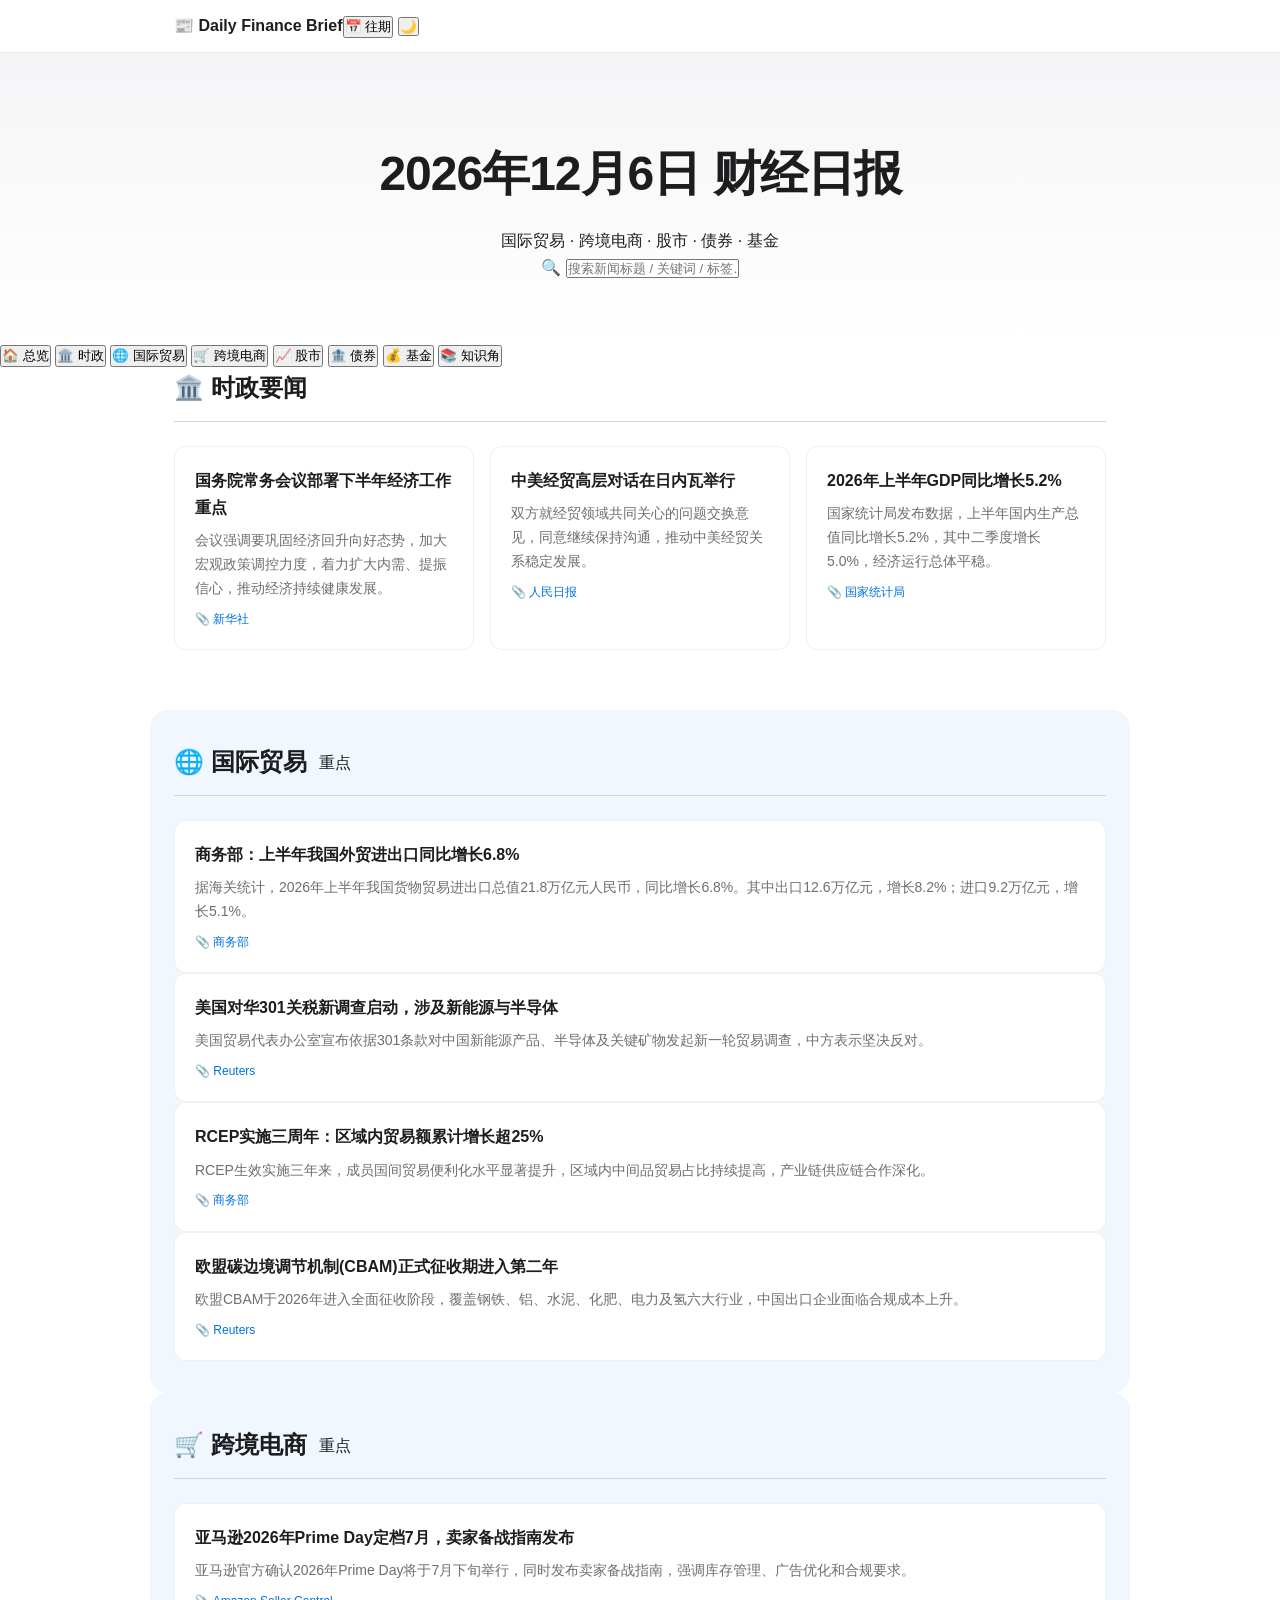
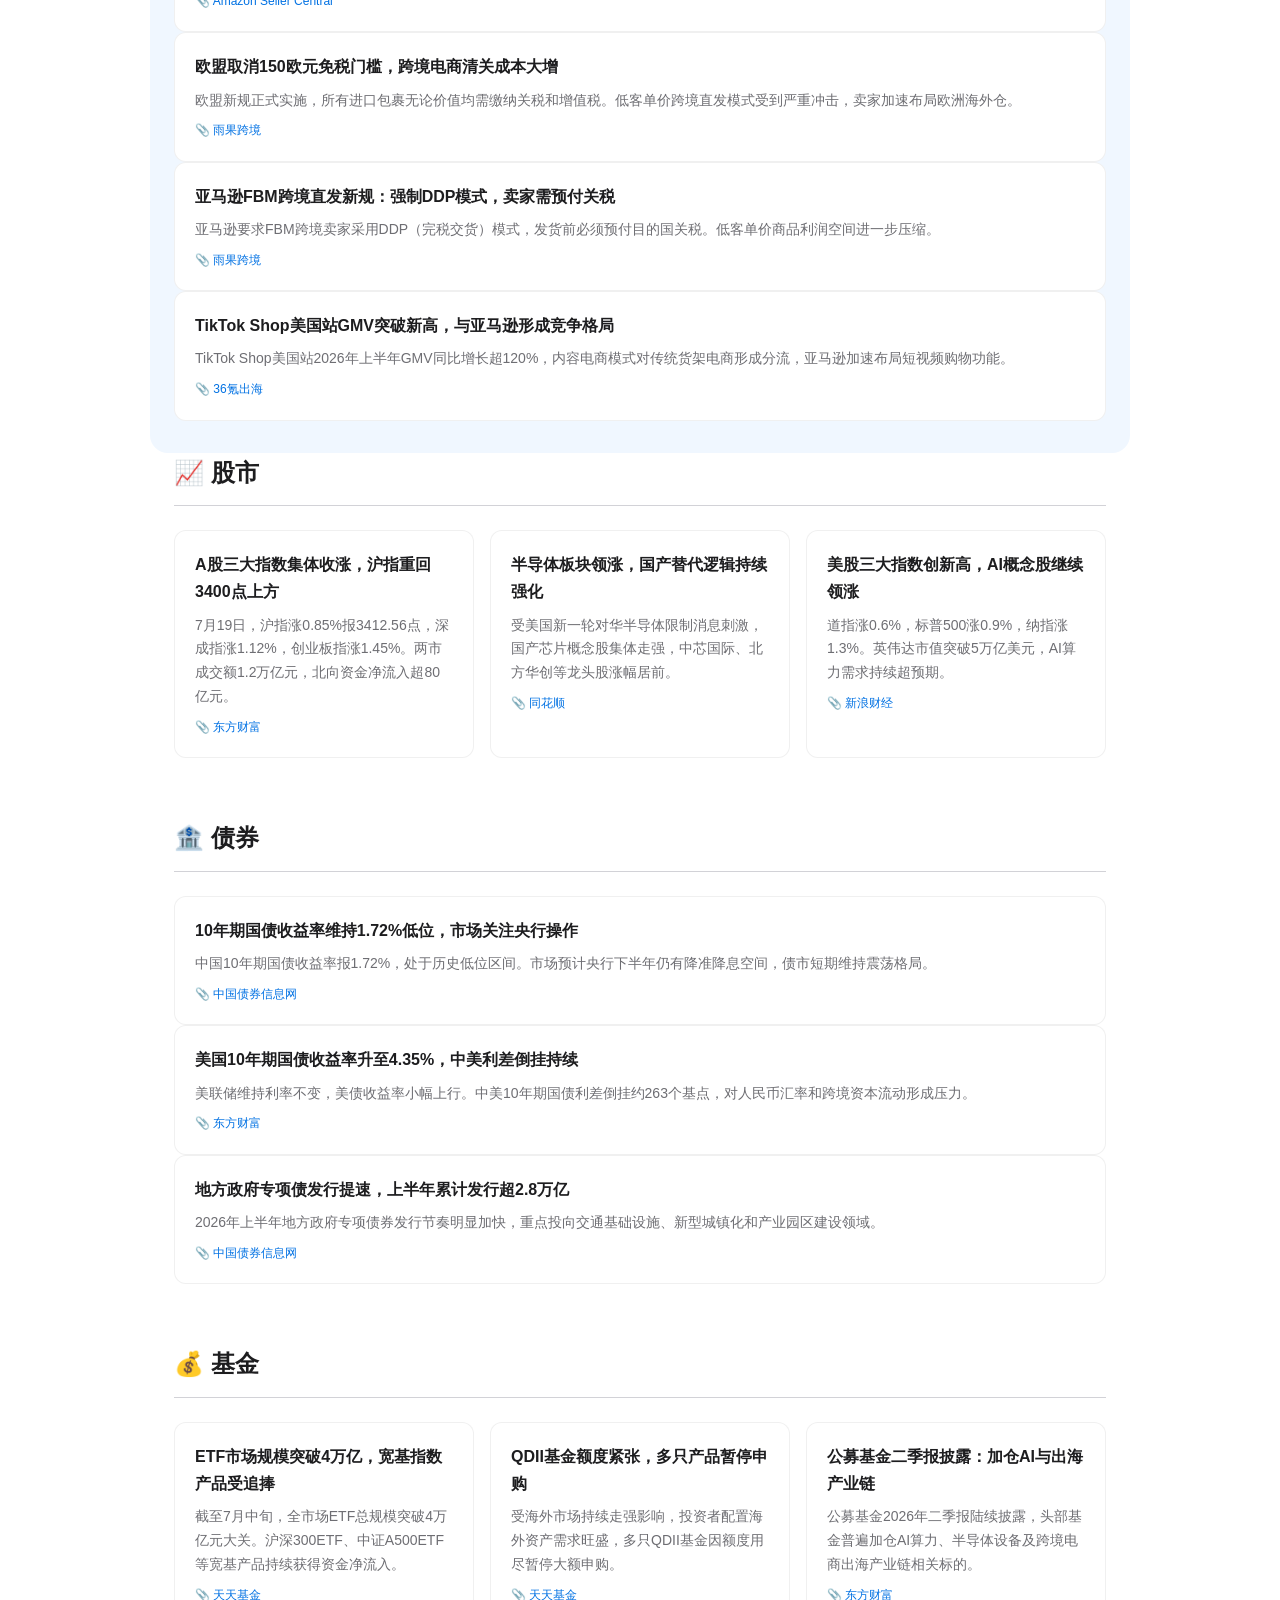
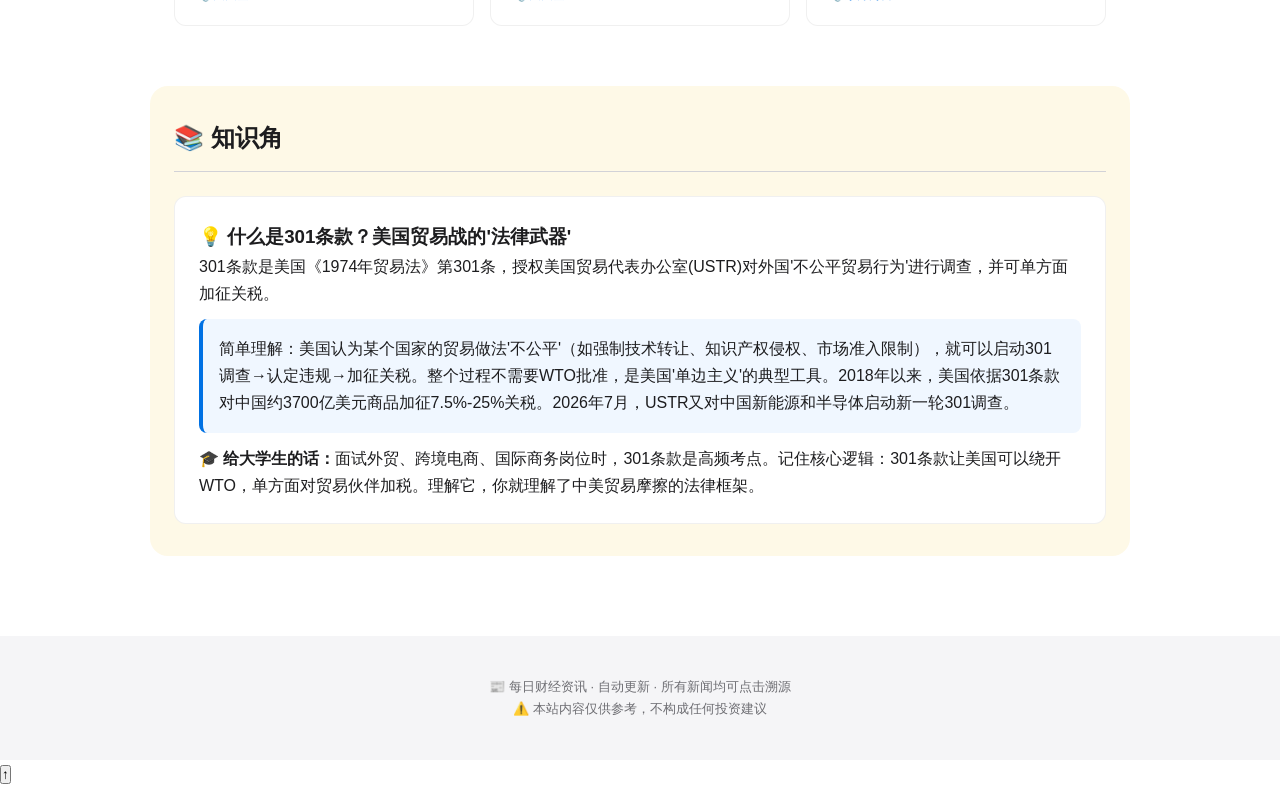
==== index.html @ a294e55d "Update index.html" ====
<!DOCTYPE html>
<html lang="zh-CN">
<head>
<meta charset="UTF-8">
<meta name="viewport" content="width=device-width, initial-scale=1.0">
<title>每日财经资讯 · Daily Finance Brief</title>
<link rel="stylesheet" href="css/style.css">
</head>
<body>
<nav class="nav">
  <div class="nav-inner">
    <a href="#" class="nav-logo" onclick="location.reload();return false;">📰 Daily Finance Brief</a>
    <div class="nav-actions">
      <button id="archiveBtn" class="nav-btn" title="查看往期">📅 往期</button>
      <button id="themeToggle" class="nav-btn" title="切换深色/浅色">🌙</button>
    </div>
  </div>
</nav>

<header class="hero">
  <h1 id="heroTitle">财经日报</h1>
  <p class="hero-sub">国际贸易 · 跨境电商 · 股市 · 债券 · 基金</p>
  <p id="heroSub" class="hero-badge" hidden></p>
  <div class="search-wrap">
    <span class="search-icon">🔍</span>
    <input id="searchInput" type="text" placeholder="搜索新闻标题 / 关键词 / 标签…" autocomplete="off">
  </div>
  <div id="statsBar" class="stats-bar"></div>
</header>

<div class="tab-nav" id="tabNav">
  <button class="tab active" data-target="top">🏠 总览</button>
  <button class="tab" data-target="politics">🏛️ 时政</button>
  <button class="tab" data-target="trade">🌐 国际贸易</button>
  <button class="tab" data-target="ecommerce">🛒 跨境电商</button>
  <button class="tab" data-target="stock">📈 股市</button>
  <button class="tab" data-target="bond">🏦 债券</button>
  <button class="tab" data-target="fund">💰 基金</button>
  <button class="tab" data-target="knowledge">📚 知识角</button>
</div>

<main class="container">
  <section id="politics" class="section"><div class="section-header"><h2>🏛️ 时政要闻</h2></div><div class="news-grid" id="politics-news"><div class="loading">加载中…</div></div></section>
  <section id="trade" class="section section-highlight"><div class="section-header"><h2>🌐 国际贸易</h2><span class="sec-tag">重点</span></div><div class="news-list" id="trade-news"><div class="loading">加载中…</div></div></section>
  <section id="ecommerce" class="section section-highlight"><div class="section-header"><h2>🛒 跨境电商</h2><span class="sec-tag">重点</span></div><div class="news-list" id="ecommerce-news"><div class="loading">加载中…</div></div></section>
  <section id="stock" class="section"><div class="section-header"><h2>📈 股市</h2></div><div class="news-grid" id="stock-news"><div class="loading">加载中…</div></div></section>
  <section id="bond" class="section"><div class="section-header"><h2>🏦 债券</h2></div><div class="news-list" id="bond-news"><div class="loading">加载中…</div></div></section>
  <section id="fund" class="section"><div class="section-header"><h2>💰 基金</h2></div><div class="news-grid" id="fund-news"><div class="loading">加载中…</div></div></section>
  <section id="knowledge" class="section section-knowledge">
    <div class="section-header"><h2>📚 知识角</h2><button id="knowledgeShuffle" class="shuffle-btn" hidden>🎲 换一个</button></div>
    <div class="knowledge-card" id="knowledge-content"><div class="loading">加载中…</div></div>
  </section>
  <p id="noResult" class="no-result" hidden>😶 没有匹配的新闻，换个关键词试试～</p>
</main>

<footer class="footer">
  <p>📰 每日财经资讯 · 自动更新 · 所有新闻均可点击溯源</p>
  <p class="footer-warn">⚠️ 本站内容仅供参考，不构成任何投资建议</p>
</footer>

<button id="backTop" class="back-top" title="返回顶部">↑</button>

<!-- 往期弹窗 -->
<div id="archiveModal" class="modal" hidden>
  <div class="modal-mask" data-close></div>
  <div class="modal-box">
    <div class="modal-head">
      <h3 id="archiveModalTitle">📅 往期资讯</h3>
      <button id="archiveClose" class="modal-close" data-close>✕</button>
    </div>
    <div id="archiveList" class="archive-list"><div class="loading">加载中…</div></div>
  </div>
</div>

<script src="js/main.js"></script>
</body>
</html>
---- css/style.css ----
*{margin:0;padding:0;box-sizing:border-box}
:root{--bg:#fff;--bg2:#f5f5f7;--text:#1d1d1f;--text2:#6e6e73;--accent:#0071e3;--radius:18px}
body{font-family:-apple-system,BlinkMacSystemFont,'Segoe UI',sans-serif;color:var(--text);background:var(--bg);line-height:1.7}
.nav{position:sticky;top:0;background:rgba(255,255,255,.8);backdrop-filter:blur(20px);border-bottom:1px solid rgba(0,0,0,.08)}
.nav-inner{max-width:980px;margin:0 auto;padding:0 24px;height:52px;display:flex;align-items:center}
.nav-logo{font-weight:600;text-decoration:none;color:var(--text)}
.hero{text-align:center;padding:80px 24px 60px;background:linear-gradient(180deg,var(--bg2),var(--bg))}
.hero h1{font-size:48px;font-weight:700;letter-spacing:-1px;margin-bottom:12px}
.container{max-width:980px;margin:0 auto;padding:0 24px 80px}
.section{margin-bottom:60px}
.section-header{display:flex;align-items:center;gap:12px;margin-bottom:24px;padding-bottom:12px;border-bottom:1px solid #d2d2d7}
.section-header h2{font-size:24px;font-weight:600}
.section-highlight{background:#f0f7ff;margin:0 -24px;padding:32px 24px;border-radius:var(--radius)}
.section-knowledge{background:#fef9e7;margin:0 -24px;padding:32px 24px;border-radius:var(--radius)}
.news-grid{display:grid;grid-template-columns:repeat(auto-fill,minmax(280px,1fr));gap:16px}
.news-card,.news-item{background:#fff;border:1px solid rgba(0,0,0,.06);border-radius:12px;padding:20px;transition:all .3s}
.news-card:hover,.news-item:hover{box-shadow:0 8px 30px rgba(0,0,0,.08);transform:translateY(-2px)}
.news-card h3,.news-item h3{font-size:16px;margin-bottom:8px}
.news-card p,.news-item p{font-size:14px;color:var(--text2);margin-bottom:8px}
.news-source{font-size:12px;color:#86868b}
.news-source a{color:var(--accent);text-decoration:none}
.knowledge-card{background:#fff;border-radius:12px;padding:24px;border:1px solid rgba(0,0,0,.06)}
.loading{text-align:center;padding:40px;color:var(--text2)}
.footer{background:var(--bg2);padding:40px 24px;text-align:center;font-size:13px;color:var(--text2)}
@media(max-width:768px){.hero h1{font-size:32px}.section-highlight,.section-knowledge{margin:0 -12px;padding:20px 12px}}
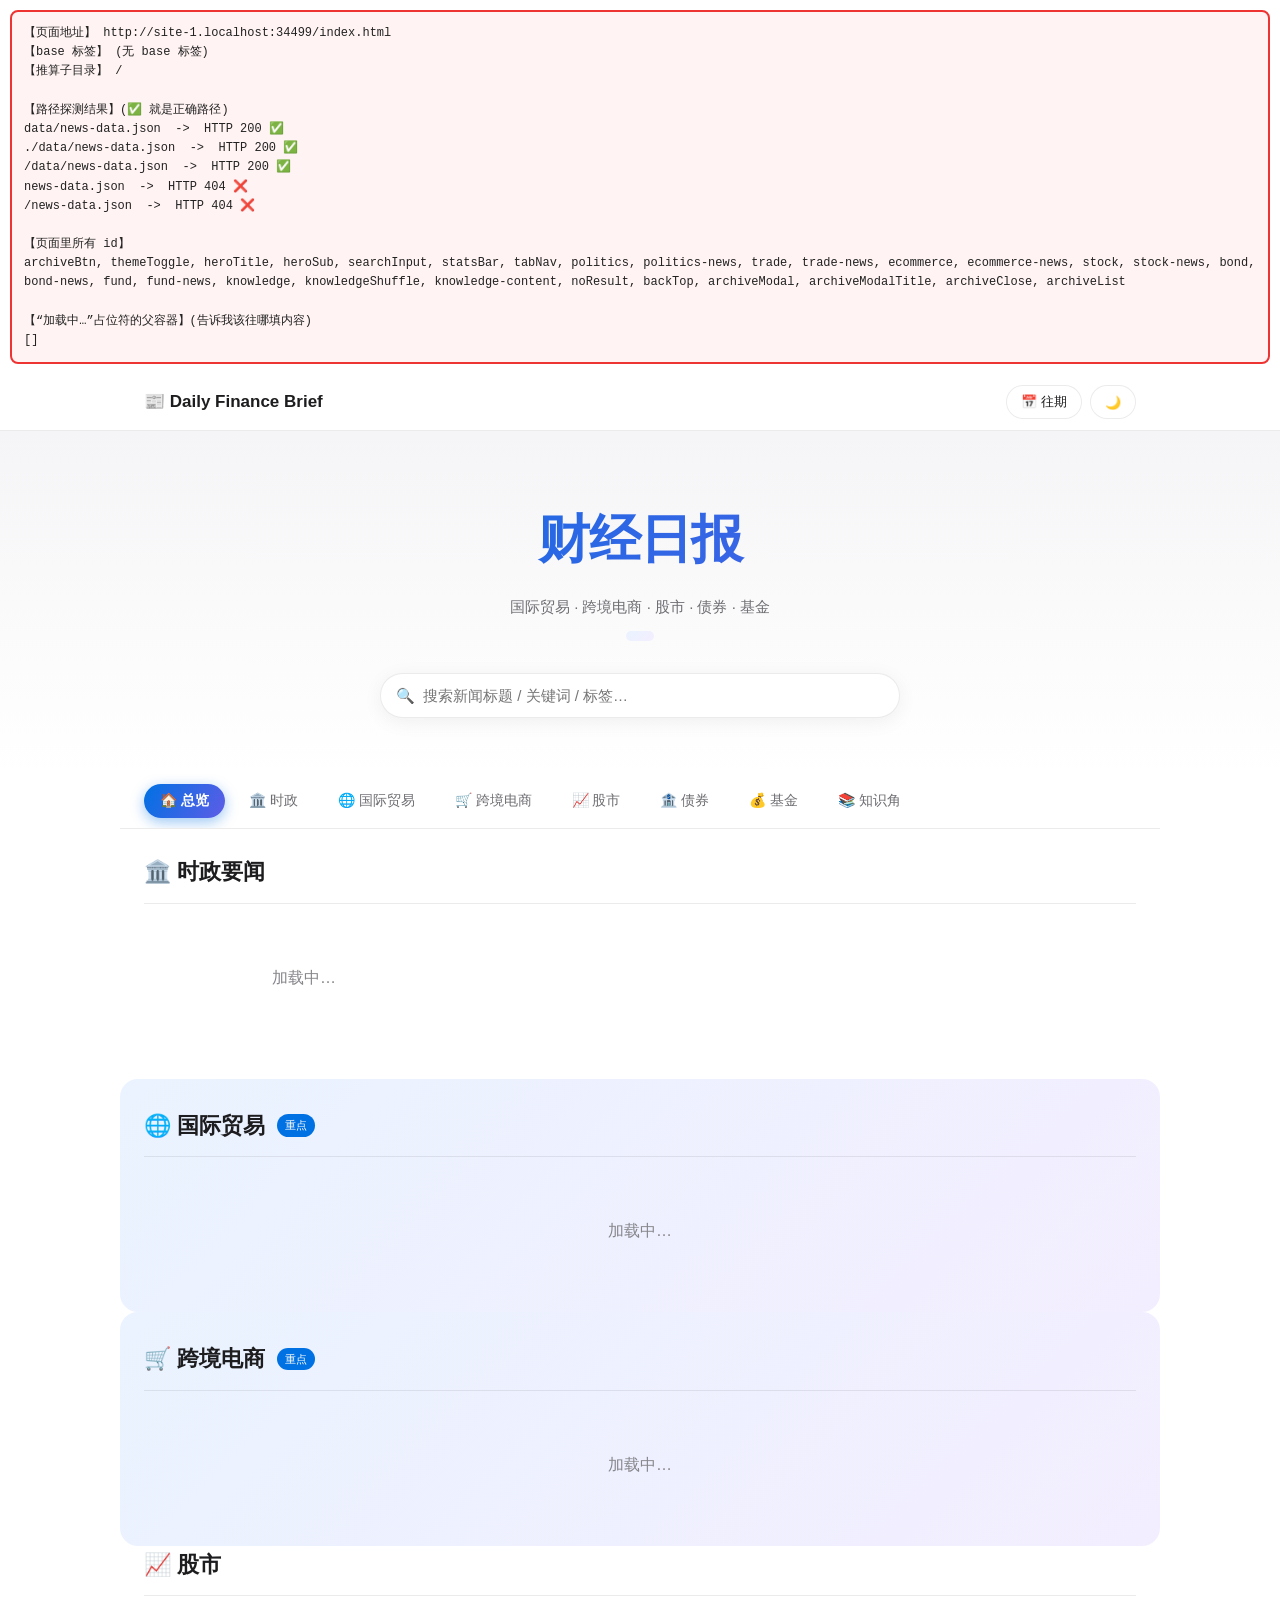
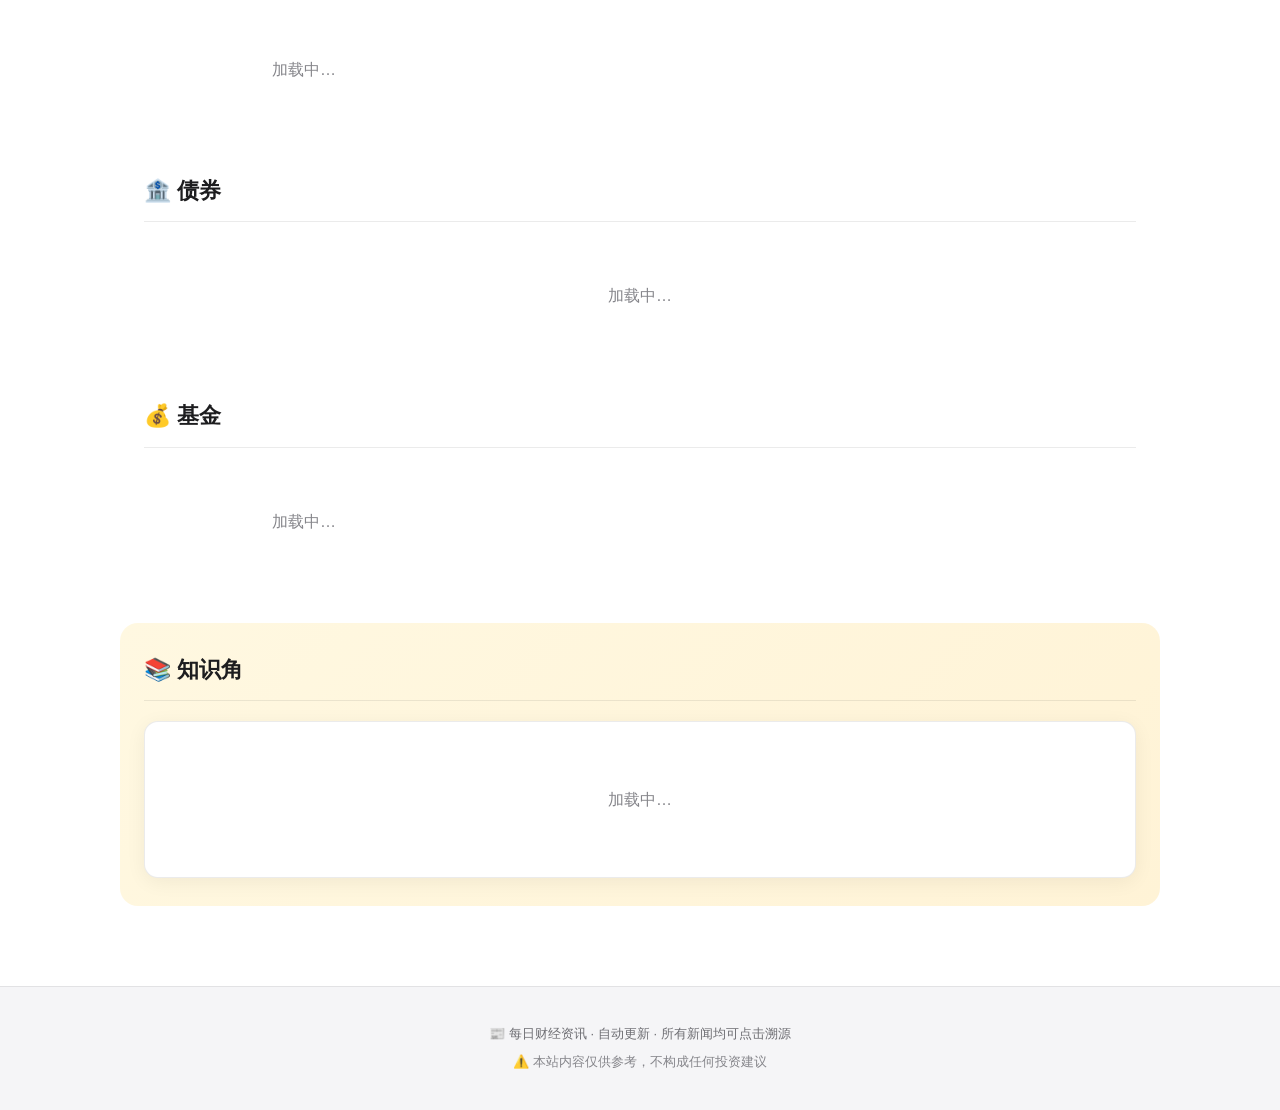
==== commit a5b06b07: "Update index.html" ====
--- a/index.html
+++ b/index.html
@@ -73,5 +73,57 @@
 </div>
 
 <script src="js/main.js"></script>
+  <!-- ===== 临时诊断工具，看完截图后整段删掉 ===== -->
+<script>
+(function(){
+  var box = document.createElement('div');
+  box.style.cssText = 'position:relative;z-index:99999;background:#fff3f3;border:2px solid #e33;color:#222;padding:12px;margin:10px;font:12px/1.6 monospace;white-space:pre-wrap;word-break:break-all;border-radius:8px;';
+  box.textContent = '🔍 诊断中，请稍候 2 秒…';
+  document.body.insertBefore(box, document.body.firstChild);
+
+  // 1) 当前页面信息
+  var here = window.location.pathname;
+  var dir  = here.endsWith('/') ? here : here.replace(/[^/]*$/, '');
+  var base = document.querySelector('base') ? document.querySelector('base').href : '(无 base 标签)';
+
+  // 2) 候选路径：把“相对 / 带斜杠 / 带子目录”全试一遍
+  var raw = [
+    'data/news-data.json',
+    './data/news-data.json',
+    '/data/news-data.json',
+    dir + 'data/news-data.json',
+    'news-data.json',
+    dir + 'news-data.json'
+  ];
+  var candidates = raw.filter(function(v,i){ return raw.indexOf(v)===i; }); // 去重
+
+  // 3) 收集页面“格子”结构：所有 id + 所有“加载中…”占位符的父容器
+  var ids = [].map.call(document.querySelectorAll('[id]'), function(e){ return e.id; });
+  var loaders = [].map.call(document.querySelectorAll('*'), function(e){
+    return e.childNodes.length===1 && e.textContent.trim()==='加载中...' ? e : null;
+  }).filter(Boolean).map(function(e){
+    return {tag:e.tagName, id:e.id, cls:e.className,
+            pId:e.parentElement&&e.parentElement.id, pCls:e.parentElement&&e.parentElement.className};
+  });
+
+  // 4) 逐个 fetch，记录状态码
+  Promise.all(candidates.map(function(p){
+    return fetch(p, {cache:'no-store'})
+      .then(function(r){ return p + '  ->  HTTP ' + r.status + (r.ok?' ✅':' ❌'); })
+      .catch(function(e){ return p + '  ->  网络错误: ' + e.message; });
+  })).then(function(results){
+    var out =
+      '【页面地址】 ' + window.location.href + '\n' +
+      '【base 标签】 ' + base + '\n' +
+      '【推算子目录】 ' + dir + '\n\n' +
+      '【路径探测结果】(✅ 就是正确路径)\n' + results.join('\n') + '\n\n' +
+      '【页面里所有 id】\n' + (ids.length? ids.join(', ') : '(没有任何 id)') + '\n\n' +
+      '【“加载中…”占位符的父容器】(告诉我该往哪填内容)\n' + JSON.stringify(loaders, null, 2);
+    box.textContent = out;
+    console.log(out);
+  });
+})();
+</script>
+<!-- ===== 诊断工具结束 ===== -->
 </body>
 </html>
--- a/css/style.css
+++ b/css/style.css
@@ -1,25 +1,123 @@
 *{margin:0;padding:0;box-sizing:border-box}
-:root{--bg:#fff;--bg2:#f5f5f7;--text:#1d1d1f;--text2:#6e6e73;--accent:#0071e3;--radius:18px}
-body{font-family:-apple-system,BlinkMacSystemFont,'Segoe UI',sans-serif;color:var(--text);background:var(--bg);line-height:1.7}
-.nav{position:sticky;top:0;background:rgba(255,255,255,.8);backdrop-filter:blur(20px);border-bottom:1px solid rgba(0,0,0,.08)}
-.nav-inner{max-width:980px;margin:0 auto;padding:0 24px;height:52px;display:flex;align-items:center}
-.nav-logo{font-weight:600;text-decoration:none;color:var(--text)}
-.hero{text-align:center;padding:80px 24px 60px;background:linear-gradient(180deg,var(--bg2),var(--bg))}
-.hero h1{font-size:48px;font-weight:700;letter-spacing:-1px;margin-bottom:12px}
-.container{max-width:980px;margin:0 auto;padding:0 24px 80px}
-.section{margin-bottom:60px}
-.section-header{display:flex;align-items:center;gap:12px;margin-bottom:24px;padding-bottom:12px;border-bottom:1px solid #d2d2d7}
-.section-header h2{font-size:24px;font-weight:600}
-.section-highlight{background:#f0f7ff;margin:0 -24px;padding:32px 24px;border-radius:var(--radius)}
-.section-knowledge{background:#fef9e7;margin:0 -24px;padding:32px 24px;border-radius:var(--radius)}
-.news-grid{display:grid;grid-template-columns:repeat(auto-fill,minmax(280px,1fr));gap:16px}
-.news-card,.news-item{background:#fff;border:1px solid rgba(0,0,0,.06);border-radius:12px;padding:20px;transition:all .3s}
-.news-card:hover,.news-item:hover{box-shadow:0 8px 30px rgba(0,0,0,.08);transform:translateY(-2px)}
-.news-card h3,.news-item h3{font-size:16px;margin-bottom:8px}
-.news-card p,.news-item p{font-size:14px;color:var(--text2);margin-bottom:8px}
-.news-source{font-size:12px;color:#86868b}
-.news-source a{color:var(--accent);text-decoration:none}
-.knowledge-card{background:#fff;border-radius:12px;padding:24px;border:1px solid rgba(0,0,0,.06)}
-.loading{text-align:center;padding:40px;color:var(--text2)}
-.footer{background:var(--bg2);padding:40px 24px;text-align:center;font-size:13px;color:var(--text2)}
-@media(max-width:768px){.hero h1{font-size:32px}.section-highlight,.section-knowledge{margin:0 -12px;padding:20px 12px}}+:root{
+  --bg:#ffffff;--bg2:#f5f5f7;--bg3:#eef2f7;--card:#ffffff;
+  --text:#1d1d1f;--text2:#6e6e73;--text3:#86868b;
+  --accent:#0071e3;--accent2:#5e5ce6;--line:rgba(0,0,0,.08);
+  --radius:18px;--shadow:0 4px 20px rgba(0,0,0,.06);
+  --hl:linear-gradient(135deg,#eaf3ff,#f3eeff);--kn:linear-gradient(135deg,#fff8e1,#fff3d6);
+}
+body.dark{
+  --bg:#0d1117;--bg2:#161b22;--bg3:#1c2230;--card:#161b22;
+  --text:#e6edf3;--text2:#9aa4b2;--text3:#6e7681;
+  --accent:#4493f8;--accent2:#a371f7;--line:rgba(255,255,255,.1);
+  --shadow:0 4px 24px rgba(0,0,0,.5);
+  --hl:linear-gradient(135deg,#13233b,#1d1733);--kn:linear-gradient(135deg,#2a2410,#241d0a);
+}
+html{scroll-behavior:smooth;scroll-padding-top:120px}
+body{font-family:-apple-system,BlinkMacSystemFont,'Segoe UI','PingFang SC','Microsoft YaHei',sans-serif;color:var(--text);background:var(--bg);line-height:1.7;transition:background .3s,color .3s}
+a{color:var(--accent)}
+
+/* 导航 */
+.nav{position:sticky;top:0;z-index:50;background:color-mix(in srgb,var(--bg) 80%,transparent);backdrop-filter:blur(20px);-webkit-backdrop-filter:blur(20px);border-bottom:1px solid var(--line)}
+.nav-inner{max-width:1040px;margin:0 auto;padding:0 24px;height:56px;display:flex;align-items:center;justify-content:space-between}
+.nav-logo{font-weight:700;text-decoration:none;color:var(--text);font-size:17px}
+.nav-actions{display:flex;gap:8px}
+.nav-btn{border:1px solid var(--line);background:var(--card);color:var(--text);border-radius:999px;padding:7px 14px;font-size:13px;cursor:pointer;transition:.2s}
+.nav-btn:hover{transform:translateY(-1px);border-color:var(--accent);color:var(--accent)}
+
+/* Hero */
+.hero{text-align:center;padding:64px 24px 36px;background:linear-gradient(180deg,var(--bg2),var(--bg))}
+.hero h1{font-size:clamp(30px,6vw,52px);font-weight:800;letter-spacing:-1px;background:linear-gradient(120deg,var(--accent),var(--accent2));-webkit-background-clip:text;background-clip:text;-webkit-text-fill-color:transparent}
+.hero-sub{color:var(--text2);margin-top:10px;font-size:15px}
+.hero-badge{display:inline-block;margin-top:12px;background:var(--hl);color:var(--accent);padding:5px 14px;border-radius:999px;font-size:13px;font-weight:600}
+.search-wrap{position:relative;max-width:520px;margin:24px auto 0}
+.search-icon{position:absolute;left:16px;top:50%;transform:translateY(-50%);font-size:15px}
+#searchInput{width:100%;padding:13px 16px 13px 42px;border-radius:999px;border:1px solid var(--line);background:var(--card);color:var(--text);font-size:15px;outline:none;transition:.2s;box-shadow:var(--shadow)}
+#searchInput:focus{border-color:var(--accent);box-shadow:0 0 0 4px color-mix(in srgb,var(--accent) 18%,transparent)}
+.stats-bar{display:flex;flex-wrap:wrap;justify-content:center;gap:10px;margin-top:20px}
+.stat{background:var(--card);border:1px solid var(--line);border-radius:12px;padding:8px 14px;font-size:13px;color:var(--text2);box-shadow:var(--shadow)}
+.stat b{color:var(--accent);font-size:16px;margin-right:4px}
+
+/* Tab 导航 */
+.tab-nav{position:sticky;top:56px;z-index:40;background:color-mix(in srgb,var(--bg) 88%,transparent);backdrop-filter:blur(16px);-webkit-backdrop-filter:blur(16px);border-bottom:1px solid var(--line);display:flex;gap:8px;overflow-x:auto;padding:10px 24px;max-width:1040px;margin:0 auto;scrollbar-width:none}
+.tab-nav::-webkit-scrollbar{display:none}
+.tab{flex:0 0 auto;border:none;background:transparent;color:var(--text2);padding:8px 16px;border-radius:999px;font-size:14px;cursor:pointer;transition:.2s;white-space:nowrap}
+.tab:hover{background:var(--bg3);color:var(--text)}
+.tab.active{background:linear-gradient(120deg,var(--accent),var(--accent2));color:#fff;font-weight:600;box-shadow:0 4px 14px color-mix(in srgb,var(--accent) 40%,transparent)}
+
+/* 容器与板块 */
+.container{max-width:1040px;margin:0 auto;padding:24px 24px 80px}
+.section{margin-bottom:48px;scroll-margin-top:130px}
+.section-header{display:flex;align-items:center;gap:12px;margin-bottom:20px;padding-bottom:12px;border-bottom:1px solid var(--line)}
+.section-header h2{font-size:22px;font-weight:700}
+.sec-tag{font-size:11px;background:var(--accent);color:#fff;padding:2px 8px;border-radius:999px}
+.section-highlight{background:var(--hl);margin:0 -24px;padding:28px 24px;border-radius:var(--radius)}
+.section-knowledge{background:var(--kn);margin:0 -24px;padding:28px 24px;border-radius:var(--radius)}
+
+/* 卡片 */
+.news-grid{display:grid;grid-template-columns:repeat(auto-fill,minmax(290px,1fr));gap:16px}
+.news-list{display:flex;flex-direction:column;gap:14px}
+.news-card,.news-item{position:relative;background:var(--card);border:1px solid var(--line);border-radius:14px;padding:20px;cursor:pointer;transition:transform .25s,box-shadow .25s,border-color .25s;box-shadow:var(--shadow)}
+.news-card:hover,.news-item:hover{transform:translateY(-4px);box-shadow:0 12px 34px rgba(0,0,0,.12);border-color:color-mix(in srgb,var(--accent) 50%,var(--line))}
+body.dark .news-card:hover,body.dark .news-item:hover{box-shadow:0 12px 34px rgba(0,0,0,.6)}
+.news-card h3,.news-item h3{font-size:16px;font-weight:600;margin-bottom:8px;line-height:1.45}
+.news-card p,.news-item p{font-size:14px;color:var(--text2);margin-bottom:12px}
+.chips{display:flex;flex-wrap:wrap;gap:6px;margin-bottom:12px}
+.chip{font-size:11px;background:var(--bg3);color:var(--text2);padding:3px 9px;border-radius:999px}
+.news-foot{display:flex;align-items:center;justify-content:space-between;gap:10px;flex-wrap:wrap}
+.source{display:inline-flex;align-items:center;gap:7px;font-size:12px;color:var(--text3)}
+.source .badge{width:20px;height:20px;border-radius:6px;display:inline-flex;align-items:center;justify-content:center;color:#fff;font-size:11px;font-weight:700;flex:0 0 auto}
+.source a{color:var(--text2);text-decoration:none;font-weight:600}
+.source a:hover{color:var(--accent)}
+.go-link{font-size:12px;color:var(--accent);text-decoration:none;font-weight:600;white-space:nowrap}
+.go-link:hover{text-decoration:underline}
+
+/* 知识角 */
+.knowledge-card{background:var(--card);border-radius:14px;padding:24px;border:1px solid var(--line);box-shadow:var(--shadow)}
+.knowledge-card h3{font-size:18px;margin-bottom:10px}
+.knowledge-card .k-intro{color:var(--text2);margin-bottom:14px}
+.k-box{background:var(--hl);padding:16px 18px;border-radius:12px;margin:14px 0;border-left:4px solid var(--accent)}
+.k-table{width:100%;border-collapse:collapse;margin:14px 0;font-size:13px}
+.k-table th,.k-table td{border:1px solid var(--line);padding:8px 10px;text-align:left}
+.k-table th{background:var(--bg3)}
+.k-tip{margin-top:14px;padding:14px 16px;background:var(--bg3);border-radius:12px;font-size:14px}
+.shuffle-btn{margin-left:auto;border:1px solid var(--line);background:var(--card);color:var(--text);border-radius:999px;padding:6px 14px;font-size:13px;cursor:pointer;transition:.2s}
+.shuffle-btn:hover{border-color:var(--accent2);color:var(--accent2);transform:rotate(8deg)}
+
+/* 通用 */
+.loading{text-align:center;padding:40px;color:var(--text3)}
+.no-result{text-align:center;padding:30px;color:var(--text2);font-size:15px}
+.reveal{opacity:0;transform:translateY(18px);transition:opacity .5s ease,transform .5s ease}
+.reveal.in{opacity:1;transform:none}
+
+/* 返回顶部 */
+.back-top{position:fixed;right:24px;bottom:28px;width:46px;height:46px;border-radius:50%;border:none;background:linear-gradient(120deg,var(--accent),var(--accent2));color:#fff;font-size:20px;cursor:pointer;box-shadow:0 8px 24px color-mix(in srgb,var(--accent) 45%,transparent);opacity:0;pointer-events:none;transition:.3s;z-index:60}
+.back-top.show{opacity:1;pointer-events:auto}
+.back-top:hover{transform:translateY(-3px)}
+
+/* 弹窗 */
+.modal{position:fixed;inset:0;z-index:100;display:flex;align-items:center;justify-content:center;padding:20px}
+.modal[hidden]{display:none}
+.modal-mask{position:absolute;inset:0;background:rgba(0,0,0,.5);backdrop-filter:blur(4px)}
+.modal-box{position:relative;background:var(--card);border-radius:20px;width:100%;max-width:440px;max-height:80vh;display:flex;flex-direction:column;box-shadow:0 20px 60px rgba(0,0,0,.3);animation:pop .25s ease}
+@keyframes pop{from{transform:scale(.92);opacity:0}to{transform:scale(1);opacity:1}}
+.modal-head{display:flex;align-items:center;justify-content:space-between;padding:18px 22px;border-bottom:1px solid var(--line)}
+.modal-head h3{font-size:17px}
+.modal-close{border:none;background:var(--bg3);width:30px;height:30px;border-radius:50%;cursor:pointer;color:var(--text);font-size:14px}
+.archive-list{overflow-y:auto;padding:14px 18px 20px}
+.archive-item{display:flex;align-items:center;justify-content:space-between;padding:13px 16px;border:1px solid var(--line);border-radius:12px;margin-bottom:10px;cursor:pointer;transition:.2s}
+.archive-item:hover{border-color:var(--accent);background:var(--bg3);transform:translateX(3px)}
+.archive-item .d{font-weight:600}
+.archive-item .c{font-size:12px;color:var(--text3)}
+.archive-item.today{border-color:var(--accent);background:var(--hl)}
+.archive-empty{text-align:center;padding:30px 10px;color:var(--text2);font-size:14px;line-height:1.8}
+
+/* 页脚 */
+.footer{background:var(--bg2);padding:36px 24px;text-align:center;font-size:13px;color:var(--text2);border-top:1px solid var(--line)}
+.footer-warn{margin-top:6px;color:var(--text3)}
+
+@media(max-width:768px){
+  .section-highlight,.section-knowledge{margin:0 -12px;padding:20px 14px}
+  .container{padding:20px 14px 60px}
+  .tab-nav{padding:10px 14px}
+}
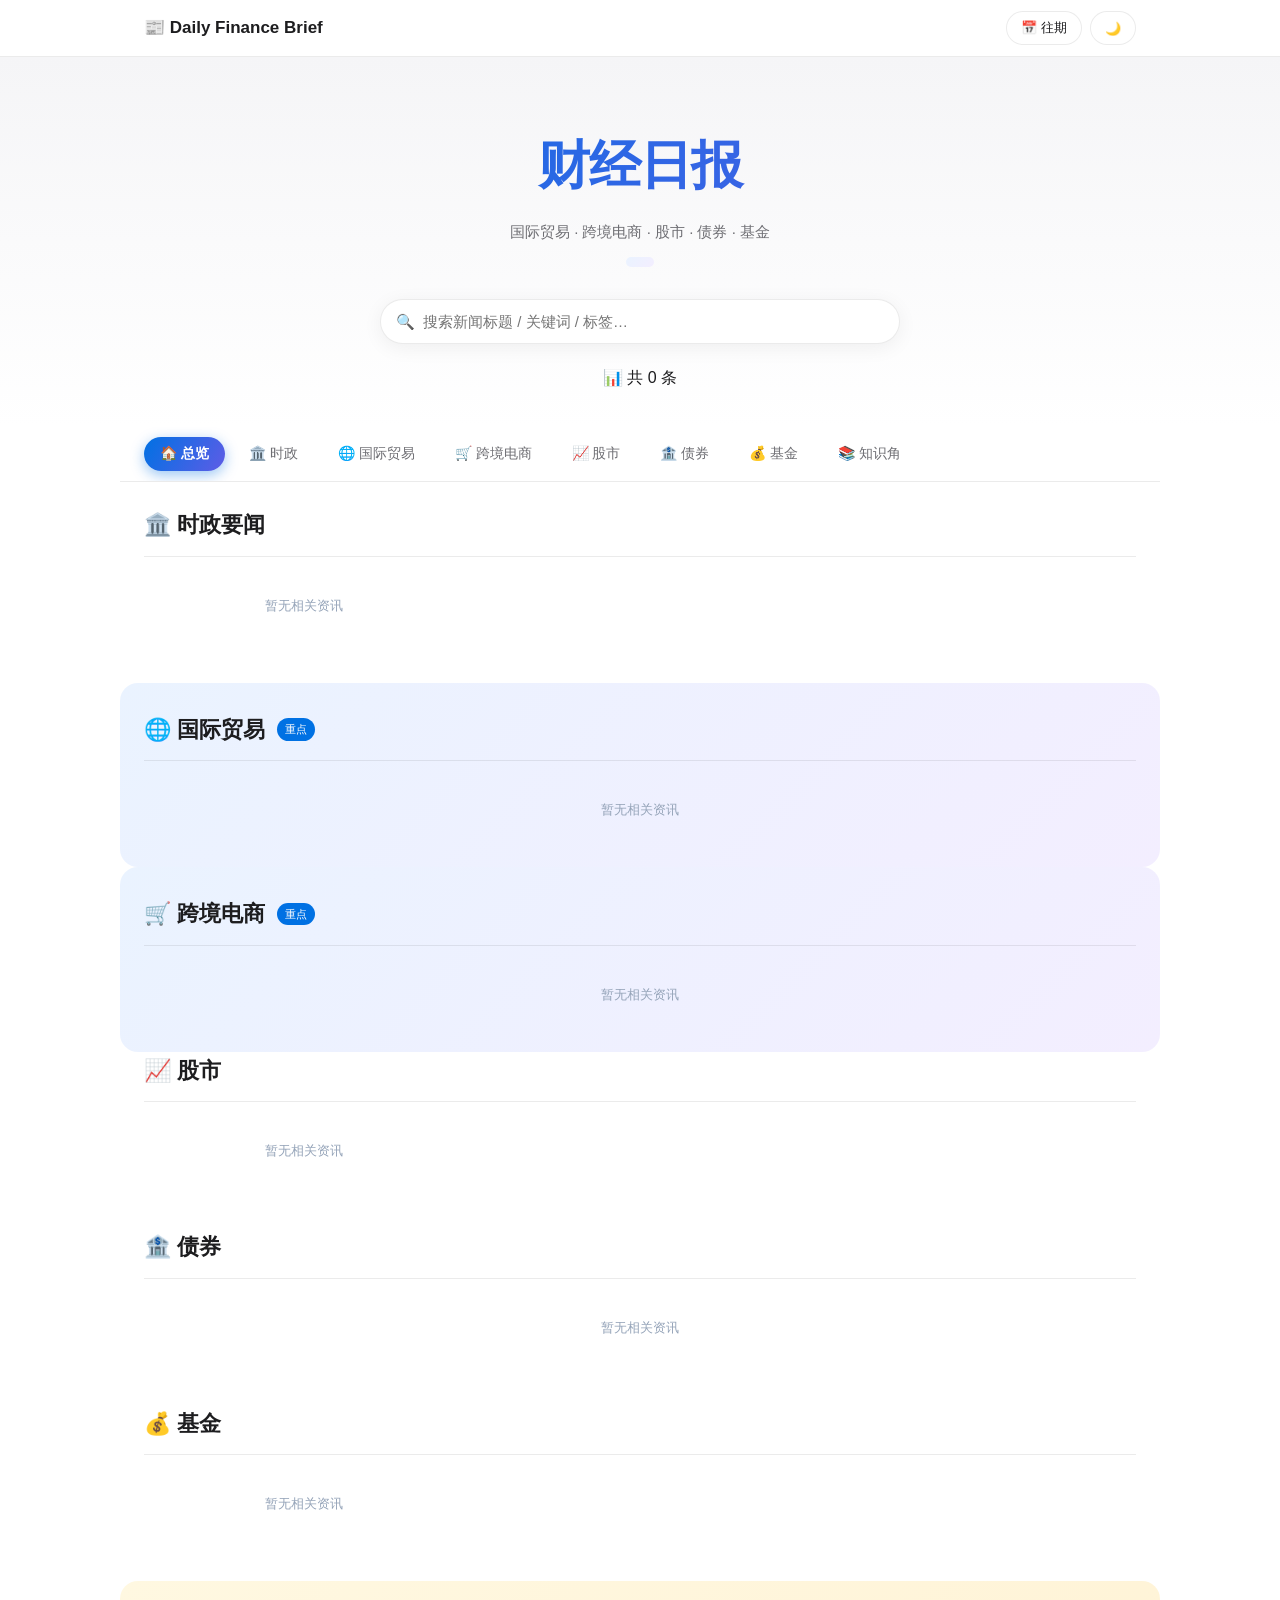
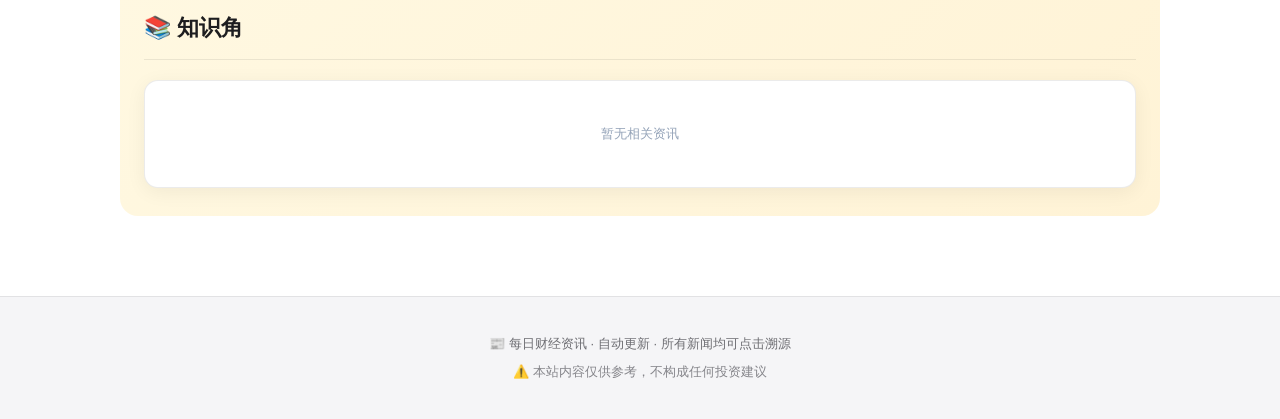
==== commit 5a0c9d6b: "Update index.html" ====
--- a/index.html
+++ b/index.html
@@ -73,57 +73,5 @@
 </div>
 
 <script src="js/main.js"></script>
-  <!-- ===== 临时诊断工具，看完截图后整段删掉 ===== -->
-<script>
-(function(){
-  var box = document.createElement('div');
-  box.style.cssText = 'position:relative;z-index:99999;background:#fff3f3;border:2px solid #e33;color:#222;padding:12px;margin:10px;font:12px/1.6 monospace;white-space:pre-wrap;word-break:break-all;border-radius:8px;';
-  box.textContent = '🔍 诊断中，请稍候 2 秒…';
-  document.body.insertBefore(box, document.body.firstChild);
-
-  // 1) 当前页面信息
-  var here = window.location.pathname;
-  var dir  = here.endsWith('/') ? here : here.replace(/[^/]*$/, '');
-  var base = document.querySelector('base') ? document.querySelector('base').href : '(无 base 标签)';
-
-  // 2) 候选路径：把“相对 / 带斜杠 / 带子目录”全试一遍
-  var raw = [
-    'data/news-data.json',
-    './data/news-data.json',
-    '/data/news-data.json',
-    dir + 'data/news-data.json',
-    'news-data.json',
-    dir + 'news-data.json'
-  ];
-  var candidates = raw.filter(function(v,i){ return raw.indexOf(v)===i; }); // 去重
-
-  // 3) 收集页面“格子”结构：所有 id + 所有“加载中…”占位符的父容器
-  var ids = [].map.call(document.querySelectorAll('[id]'), function(e){ return e.id; });
-  var loaders = [].map.call(document.querySelectorAll('*'), function(e){
-    return e.childNodes.length===1 && e.textContent.trim()==='加载中...' ? e : null;
-  }).filter(Boolean).map(function(e){
-    return {tag:e.tagName, id:e.id, cls:e.className,
-            pId:e.parentElement&&e.parentElement.id, pCls:e.parentElement&&e.parentElement.className};
-  });
-
-  // 4) 逐个 fetch，记录状态码
-  Promise.all(candidates.map(function(p){
-    return fetch(p, {cache:'no-store'})
-      .then(function(r){ return p + '  ->  HTTP ' + r.status + (r.ok?' ✅':' ❌'); })
-      .catch(function(e){ return p + '  ->  网络错误: ' + e.message; });
-  })).then(function(results){
-    var out =
-      '【页面地址】 ' + window.location.href + '\n' +
-      '【base 标签】 ' + base + '\n' +
-      '【推算子目录】 ' + dir + '\n\n' +
-      '【路径探测结果】(✅ 就是正确路径)\n' + results.join('\n') + '\n\n' +
-      '【页面里所有 id】\n' + (ids.length? ids.join(', ') : '(没有任何 id)') + '\n\n' +
-      '【“加载中…”占位符的父容器】(告诉我该往哪填内容)\n' + JSON.stringify(loaders, null, 2);
-    box.textContent = out;
-    console.log(out);
-  });
-})();
-</script>
-<!-- ===== 诊断工具结束 ===== -->
 </body>
 </html>
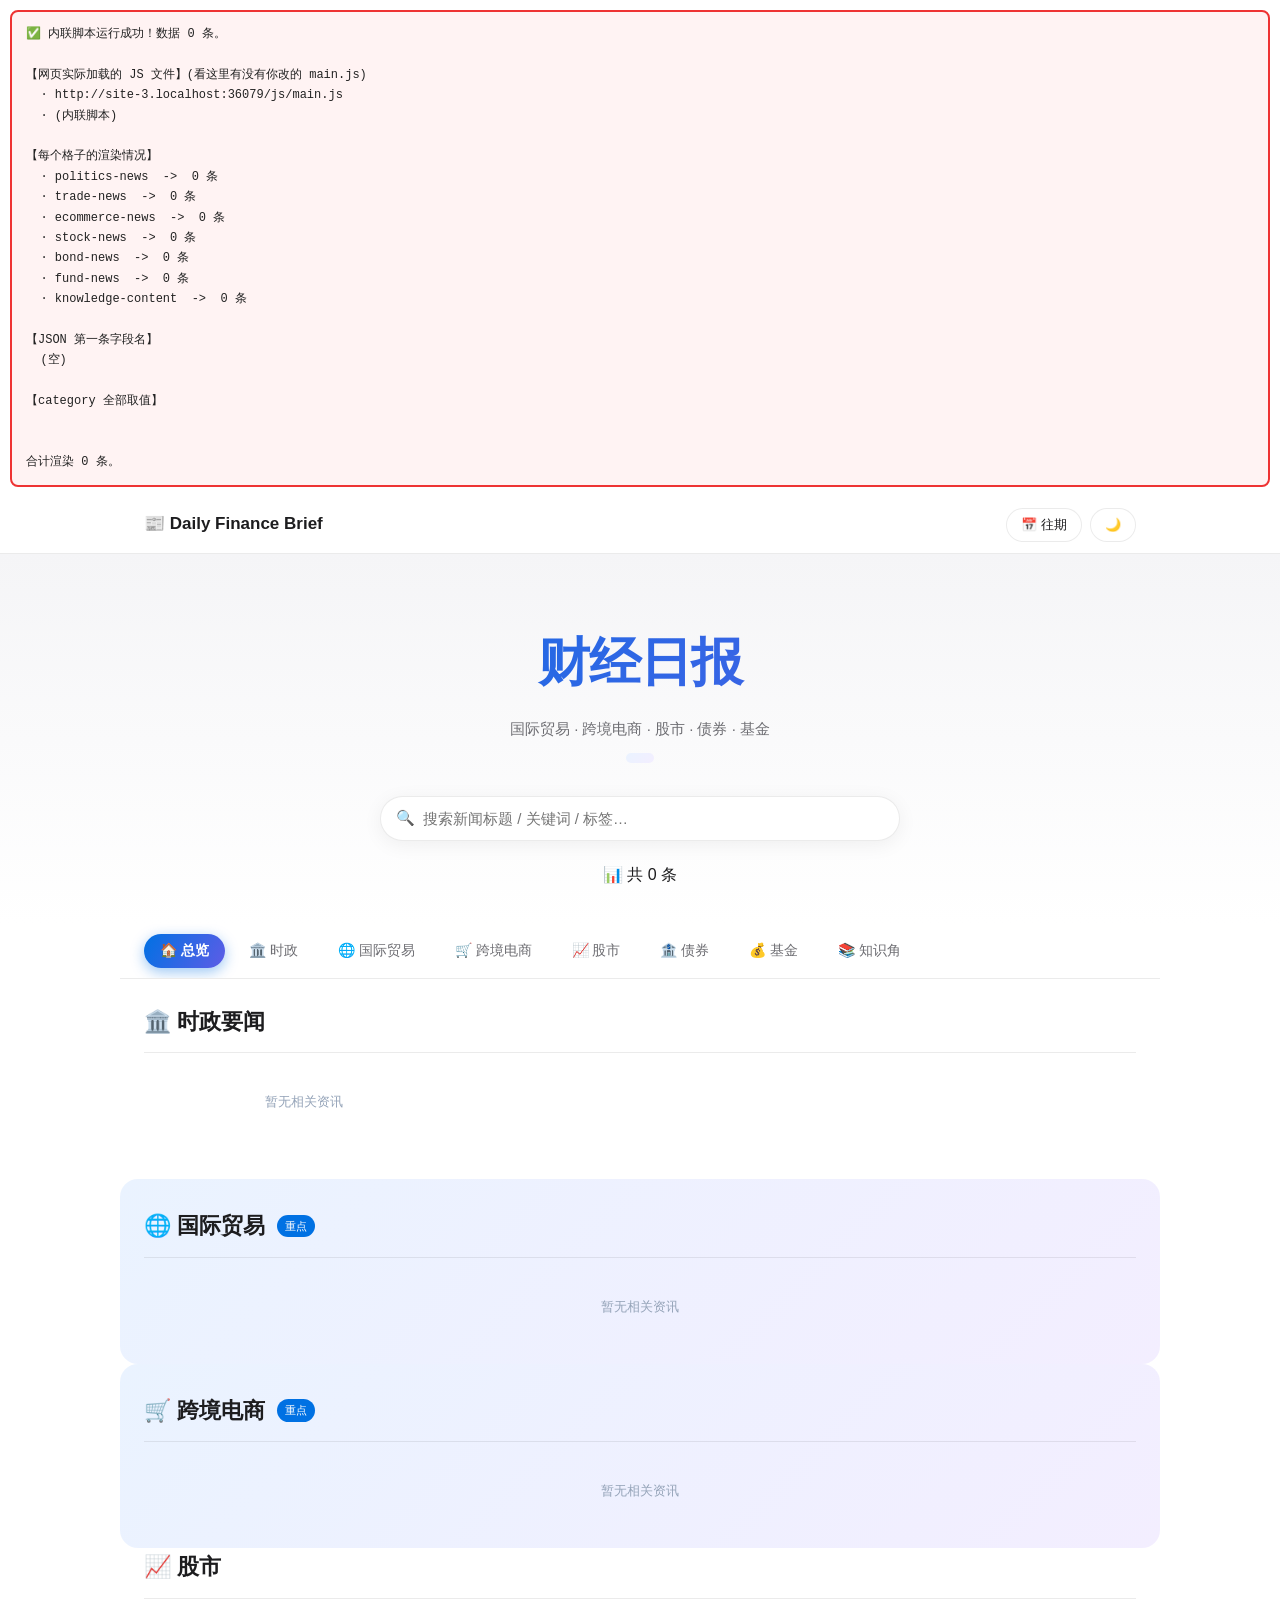
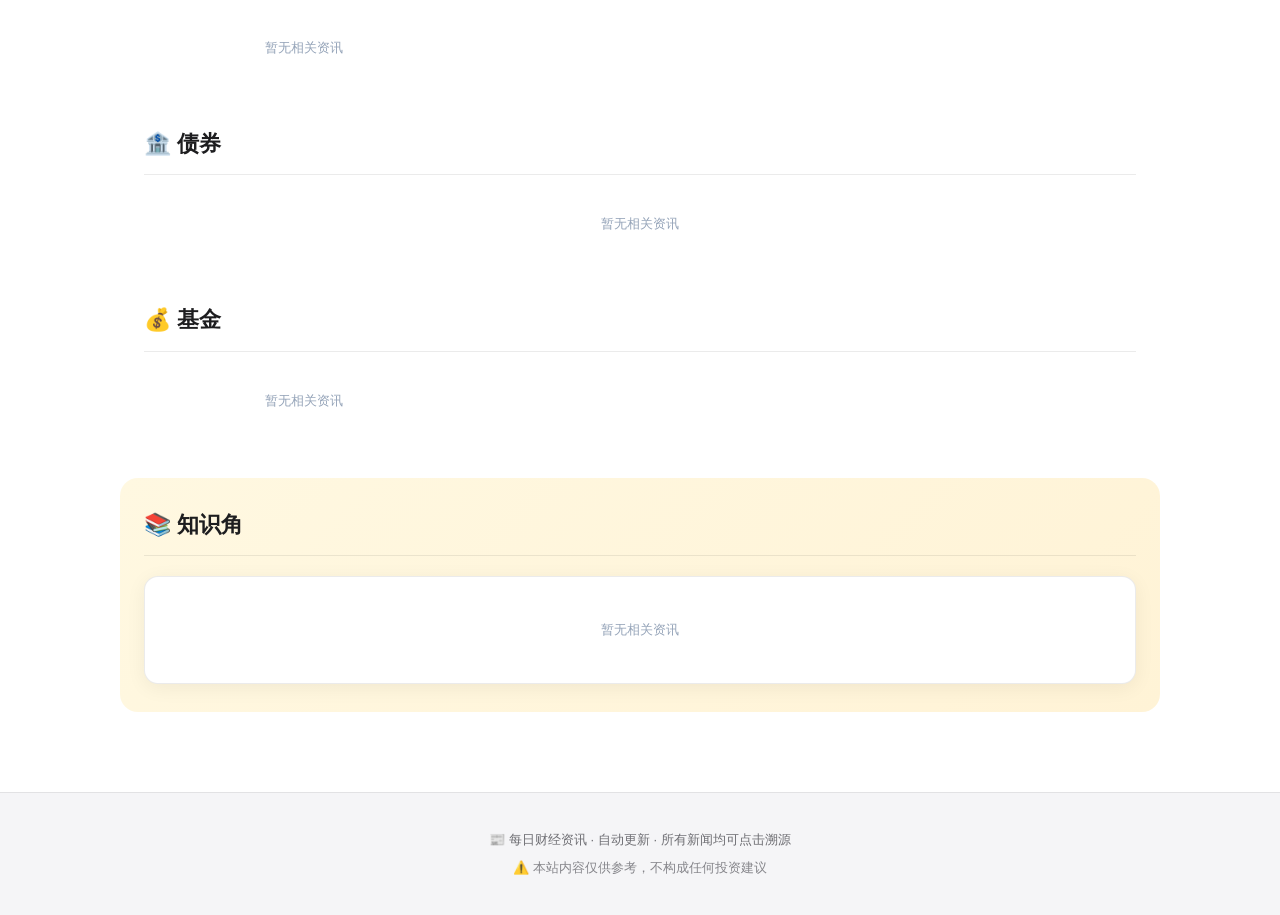
==== commit 8a4e6c70: "Update index.html" ====
--- a/index.html
+++ b/index.html
@@ -73,5 +73,113 @@
 </div>
 
 <script src="js/main.js"></script>
+  <!-- ===== 内联接管脚本：自带渲染+诊断，不依赖任何外部 js ===== -->
+<script>
+(function () {
+  // 第 0 步：先挂状态框。哪怕后面全崩，这个框也在，证明“内联脚本能跑”。
+  var box = document.createElement('div');
+  box.style.cssText = 'position:relative;z-index:99999;background:#fffbe6;border:2px solid #d90;color:#222;padding:12px 14px;margin:10px;font:12px/1.7 monospace;white-space:pre-wrap;word-break:break-all;border-radius:8px;';
+  box.textContent = '⏳ 内联脚本已执行，正在接管页面…';
+  document.body.insertBefore(box, document.body.firstChild);
+  function log(t) { box.textContent = t; }
+
+  try {
+    // 第 1 步：把每个格子里写死的“加载中…”先抹掉，证明我们接管了
+    var IDS = ['politics-news','trade-news','ecommerce-news','stock-news','bond-news','fund-news','knowledge-content'];
+    for (var i = 0; i < IDS.length; i++) {
+      var el = document.getElementById(IDS[i]);
+      if (el) el.innerHTML = '<div style="padding:14px;color:#999;font-size:13px;">内联脚本接管中…</div>';
+    }
+
+    // 第 2 步：查“网页实际加载了哪些 JS 文件”——这是破案关键
+    var scripts = document.scripts, srcList = [];
+    for (var s = 0; s < scripts.length; s++) {
+      srcList.push(scripts[s].src ? scripts[s].src : '(内联脚本)');
+    }
+
+    // 第 3 步：分类归类表
+    var CAT = [
+      ['politics-news',['politics','时政','政治','要闻']],
+      ['trade-news',['trade','国际贸易','贸易','外贸']],
+      ['ecommerce-news',['ecommerce','cross','跨境','电商']],
+      ['stock-news',['stock','股','股市']],
+      ['bond-news',['bond','债','债券']],
+      ['fund-news',['fund','基金','理财']],
+      ['knowledge-content',['knowledge','知识','科普']]
+    ];
+    function val(it, ks){ for(var k=0;k<ks.length;k++){ if(it[ks[k]]!=null&&it[ks[k]]!=='') return it[ks[k]]; } return ''; }
+    function T(it){return val(it,['title','name','headline','标题']);}
+    function S(it){return val(it,['summary','desc','description','abstract','digest','content','摘要']);}
+    function U(it){return val(it,['url','link','href','source_url','sourceUrl']);}
+    function D(it){return val(it,['date','time','publish_time','publishTime','pubDate','created_at','日期','时间']);}
+    function SRC(it){return val(it,['source','from','media','来源']);}
+    function C(it){return val(it,['category','type','tag','section','cat','channel','分类','标签']);}
+    function esc(x){return String(x==null?'':x).replace(/[&<>"']/g,function(c){return {'&':'&amp;','<':'&lt;','>':'&gt;','"':'&quot;',"'":'&#39;'}[c];});}
+    function resolve(cat){
+      var c=String(cat||'').trim(); if(!c) return null;
+      if(IDS.indexOf(c+'-news')>-1) return c+'-news';
+      var low=c.toLowerCase();
+      for(var a=0;a<CAT.length;a++){ var kw=CAT[a][1];
+        for(var b=0;b<kw.length;b++){ var k=kw[b].toLowerCase();
+          if(low.indexOf(k)>-1||k.indexOf(low)>-1) return CAT[a][0]; } }
+      return null;
+    }
+    function card(it){
+      var t=T(it); if(!t) return '';
+      var html='<div style="font-size:15px;font-weight:600;margin:0 0 6px;">'+esc(t)+'</div>';
+      if(S(it)) html+='<div style="font-size:13px;color:#666;margin:0 0 8px;line-height:1.6;">'+esc(S(it))+'</div>';
+      html+='<div style="font-size:12px;color:#999;">'+esc(SRC(it))+(SRC(it)&&D(it)?' · ':'')+esc(D(it))+'</div>';
+      var u=U(it);
+      return u ? '<a href="'+esc(u)+'" target="_blank" rel="noopener" style="display:block;background:#fff;border:1px solid #eee;border-radius:12px;padding:14px;margin:0 0 12px;text-decoration:none;color:inherit;box-shadow:0 2px 8px rgba(0,0,0,.05);">'+html+'</a>'
+               : '<div style="background:#fff;border:1px solid #eee;border-radius:12px;padding:14px;margin:0 0 12px;">'+html+'</div>';
+    }
+
+    // 第 4 步：拉数据并渲染
+    fetch('data/news-data.json', {cache:'no-store'}).then(function(r){
+      if(!r.ok) throw new Error('HTTP '+r.status);
+      return r.json();
+    }).then(function(json){
+      var data = Array.isArray(json)?json:(json.news||json.data||json.items||json.list||[]);
+      if(!Array.isArray(data)) data=[];
+
+      var buckets={}; for(var x=0;x<IDS.length;x++) buckets[IDS[x]]=[];
+      var cats={};
+      for(var n=0;n<data.length;n++){
+        var cv=C(data[n]); cats[String(cv)]=1;
+        var cid=resolve(cv); if(cid&&buckets[cid]) buckets[cid].push(data[n]);
+      }
+
+      var report='✅ 内联脚本运行成功！数据 '+data.length+' 条。\n\n';
+      report+='【网页实际加载的 JS 文件】(看这里有没有你改的 main.js)\n';
+      for(var p=0;p<srcList.length;p++) report+='  · '+srcList[p]+'\n';
+      report+='\n【每个格子的渲染情况】\n';
+      var total=0;
+      for(var y=0;y<IDS.length;y++){
+        var node=document.getElementById(IDS[y]);
+        var cnt=buckets[IDS[y]].length; total+=cnt;
+        if(!node){ report+='  ✖ '+IDS[y]+'  (页面里不存在这个 id)\n'; continue; }
+        node.innerHTML = cnt ? buckets[IDS[y]].map(card).join('')
+                             : '<div style="padding:14px;color:#999;font-size:13px;">暂无相关资讯</div>';
+        report+='  '+(cnt?'✔':'·')+' '+IDS[y]+'  ->  '+cnt+' 条\n';
+      }
+      report+='\n【JSON 第一条字段名】\n  '+(data[0]?Object.keys(data[0]).join(', '):'(空)')+'\n';
+      report+='\n【category 全部取值】\n  '+Object.keys(cats).join(', ')+'\n';
+      report+='\n合计渲染 '+total+' 条。'+(total===0&&data.length>0?'\n⚠️ 有数据但没匹配上格子，把上面“category 全部取值”截图发我。':'');
+
+      box.style.background = total>0 ? '#f0fff4' : '#fff3f3';
+      box.style.borderColor = total>0 ? '#2a2' : '#e33';
+      log(report);
+    }).catch(function(e){
+      box.style.background='#fff3f3'; box.style.borderColor='#e33';
+      log('❌ 拉数据失败: '+e.message+'\n目标: data/news-data.json\n\n网页加载的 JS:\n'+srcList.join('\n'));
+    });
+
+  } catch (err) {
+    box.style.background='#fff3f3'; box.style.borderColor='#e33';
+    log('💥 内联脚本报错: '+err.message+'\n(请把这一行截图发我)');
+  }
+})();
+</script>
+<!-- ===== 内联接管脚本结束 ===== -->
 </body>
 </html>
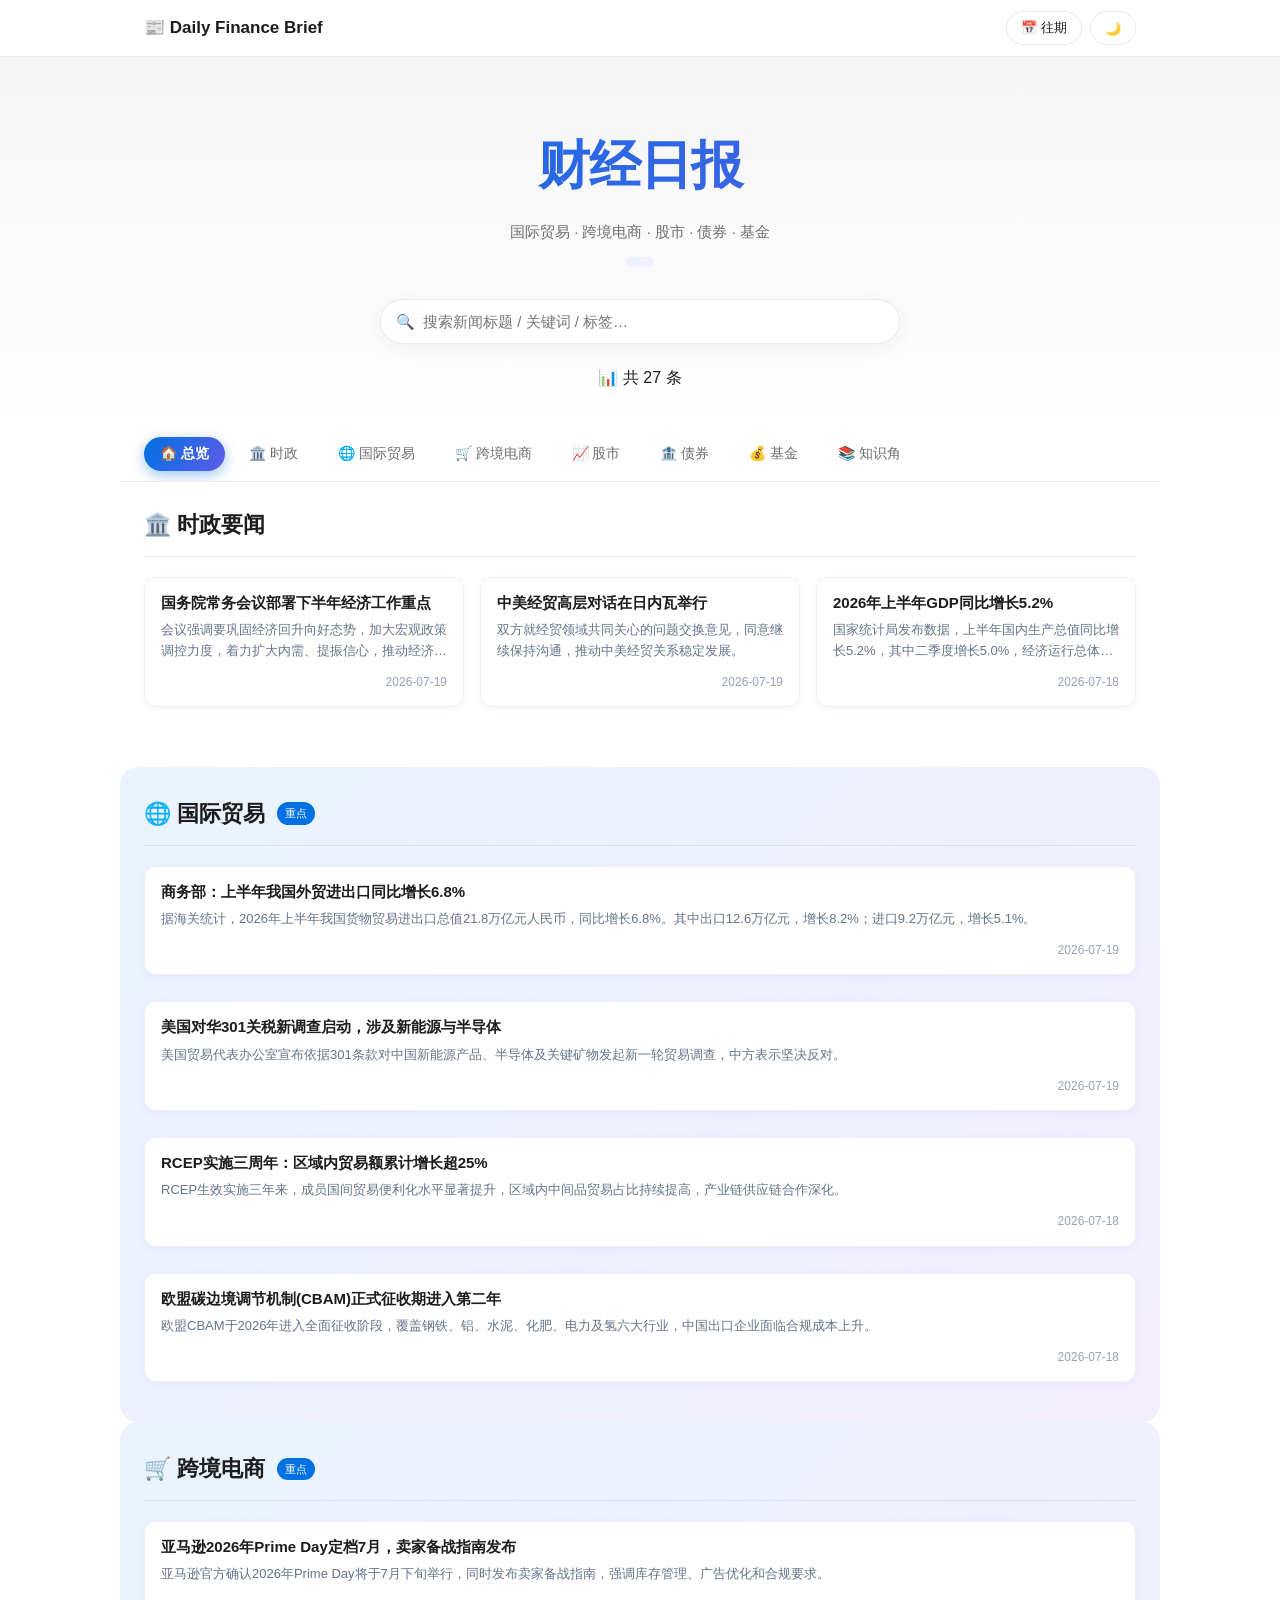
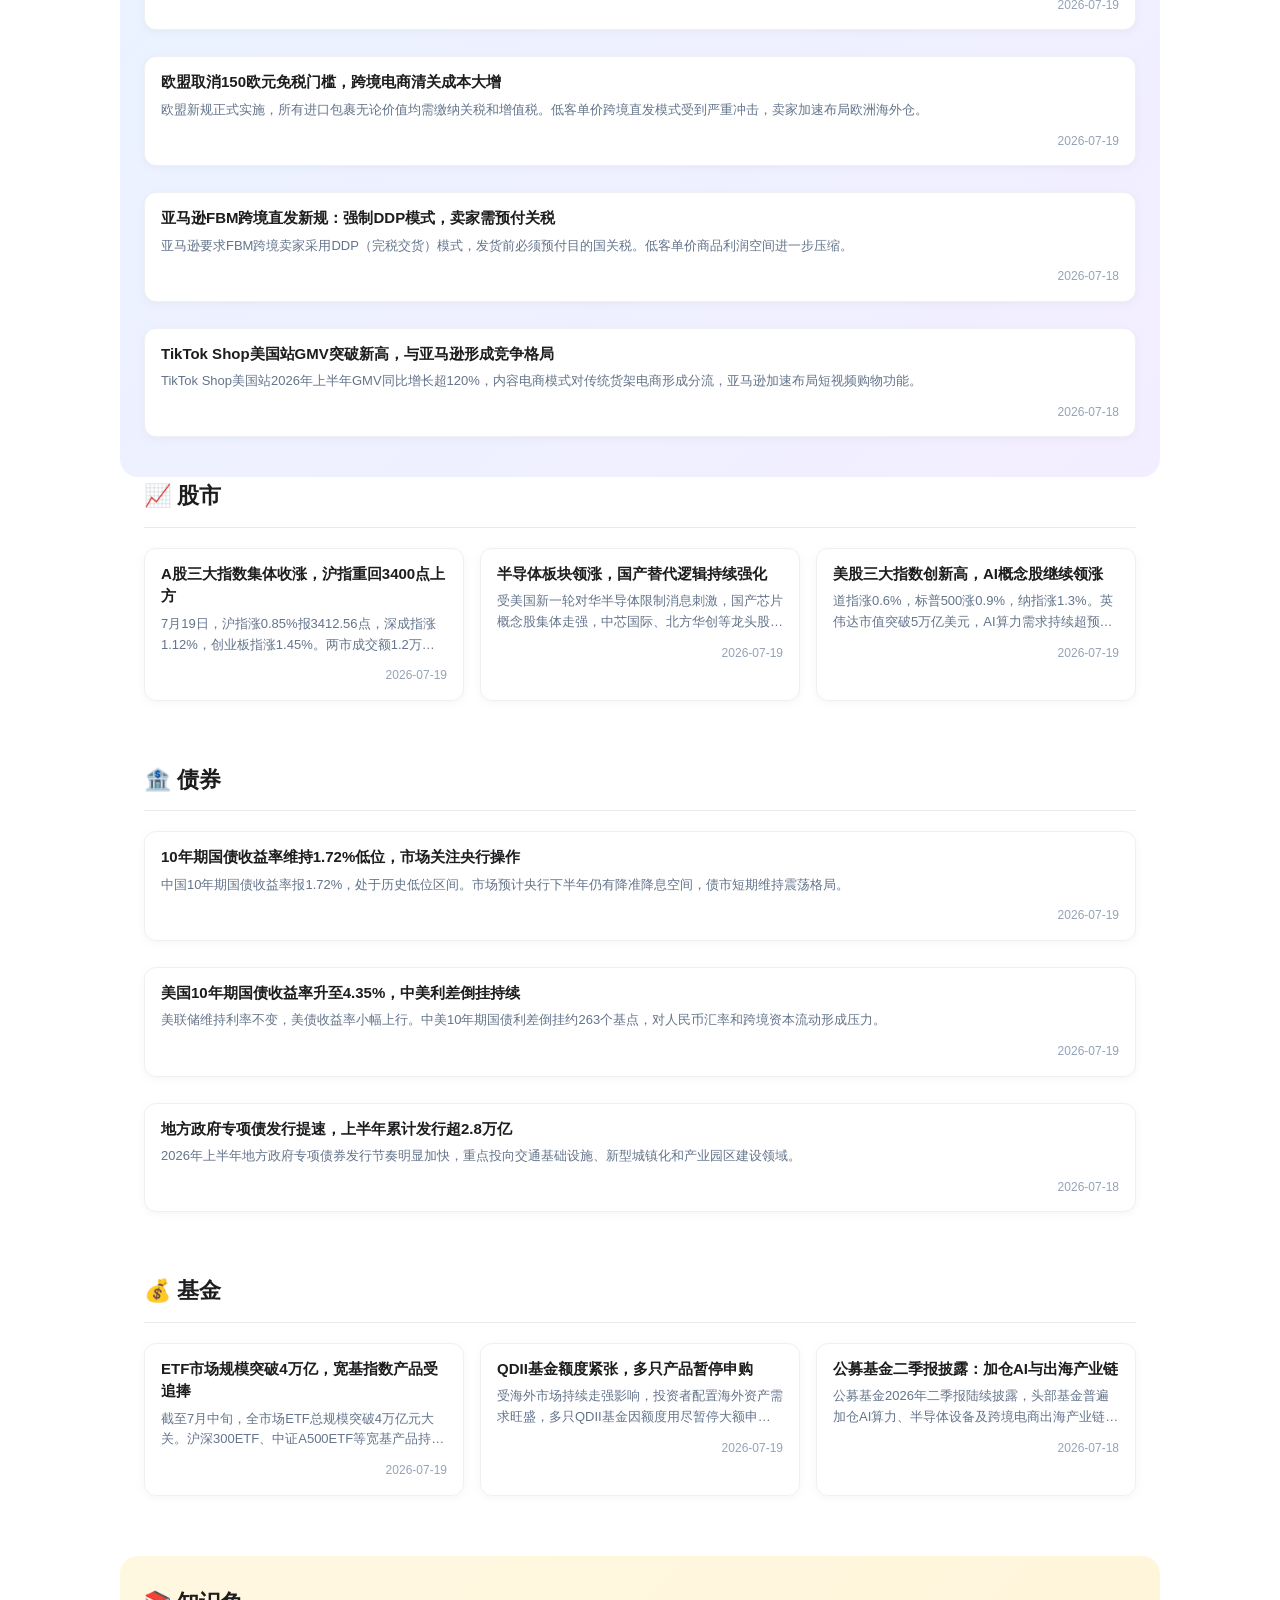
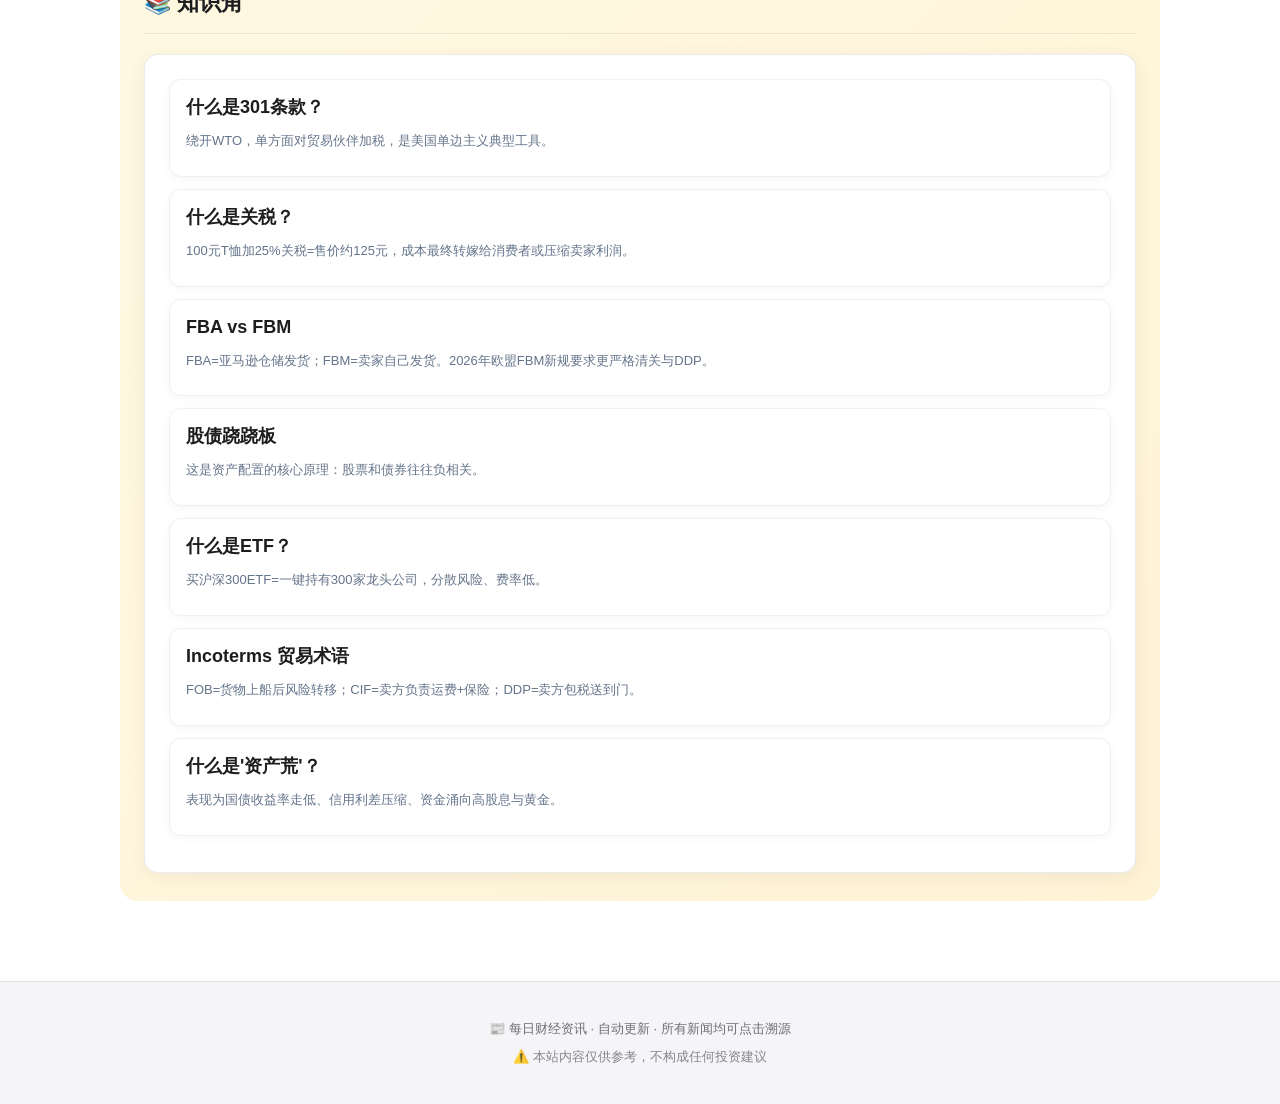
==== commit 232a0431: "Update index.html" ====
--- a/index.html
+++ b/index.html
@@ -72,114 +72,6 @@
   </div>
 </div>
 
-<script src="js/main.js"></script>
-  <!-- ===== 内联接管脚本：自带渲染+诊断，不依赖任何外部 js ===== -->
-<script>
-(function () {
-  // 第 0 步：先挂状态框。哪怕后面全崩，这个框也在，证明“内联脚本能跑”。
-  var box = document.createElement('div');
-  box.style.cssText = 'position:relative;z-index:99999;background:#fffbe6;border:2px solid #d90;color:#222;padding:12px 14px;margin:10px;font:12px/1.7 monospace;white-space:pre-wrap;word-break:break-all;border-radius:8px;';
-  box.textContent = '⏳ 内联脚本已执行，正在接管页面…';
-  document.body.insertBefore(box, document.body.firstChild);
-  function log(t) { box.textContent = t; }
-
-  try {
-    // 第 1 步：把每个格子里写死的“加载中…”先抹掉，证明我们接管了
-    var IDS = ['politics-news','trade-news','ecommerce-news','stock-news','bond-news','fund-news','knowledge-content'];
-    for (var i = 0; i < IDS.length; i++) {
-      var el = document.getElementById(IDS[i]);
-      if (el) el.innerHTML = '<div style="padding:14px;color:#999;font-size:13px;">内联脚本接管中…</div>';
-    }
-
-    // 第 2 步：查“网页实际加载了哪些 JS 文件”——这是破案关键
-    var scripts = document.scripts, srcList = [];
-    for (var s = 0; s < scripts.length; s++) {
-      srcList.push(scripts[s].src ? scripts[s].src : '(内联脚本)');
-    }
-
-    // 第 3 步：分类归类表
-    var CAT = [
-      ['politics-news',['politics','时政','政治','要闻']],
-      ['trade-news',['trade','国际贸易','贸易','外贸']],
-      ['ecommerce-news',['ecommerce','cross','跨境','电商']],
-      ['stock-news',['stock','股','股市']],
-      ['bond-news',['bond','债','债券']],
-      ['fund-news',['fund','基金','理财']],
-      ['knowledge-content',['knowledge','知识','科普']]
-    ];
-    function val(it, ks){ for(var k=0;k<ks.length;k++){ if(it[ks[k]]!=null&&it[ks[k]]!=='') return it[ks[k]]; } return ''; }
-    function T(it){return val(it,['title','name','headline','标题']);}
-    function S(it){return val(it,['summary','desc','description','abstract','digest','content','摘要']);}
-    function U(it){return val(it,['url','link','href','source_url','sourceUrl']);}
-    function D(it){return val(it,['date','time','publish_time','publishTime','pubDate','created_at','日期','时间']);}
-    function SRC(it){return val(it,['source','from','media','来源']);}
-    function C(it){return val(it,['category','type','tag','section','cat','channel','分类','标签']);}
-    function esc(x){return String(x==null?'':x).replace(/[&<>"']/g,function(c){return {'&':'&amp;','<':'&lt;','>':'&gt;','"':'&quot;',"'":'&#39;'}[c];});}
-    function resolve(cat){
-      var c=String(cat||'').trim(); if(!c) return null;
-      if(IDS.indexOf(c+'-news')>-1) return c+'-news';
-      var low=c.toLowerCase();
-      for(var a=0;a<CAT.length;a++){ var kw=CAT[a][1];
-        for(var b=0;b<kw.length;b++){ var k=kw[b].toLowerCase();
-          if(low.indexOf(k)>-1||k.indexOf(low)>-1) return CAT[a][0]; } }
-      return null;
-    }
-    function card(it){
-      var t=T(it); if(!t) return '';
-      var html='<div style="font-size:15px;font-weight:600;margin:0 0 6px;">'+esc(t)+'</div>';
-      if(S(it)) html+='<div style="font-size:13px;color:#666;margin:0 0 8px;line-height:1.6;">'+esc(S(it))+'</div>';
-      html+='<div style="font-size:12px;color:#999;">'+esc(SRC(it))+(SRC(it)&&D(it)?' · ':'')+esc(D(it))+'</div>';
-      var u=U(it);
-      return u ? '<a href="'+esc(u)+'" target="_blank" rel="noopener" style="display:block;background:#fff;border:1px solid #eee;border-radius:12px;padding:14px;margin:0 0 12px;text-decoration:none;color:inherit;box-shadow:0 2px 8px rgba(0,0,0,.05);">'+html+'</a>'
-               : '<div style="background:#fff;border:1px solid #eee;border-radius:12px;padding:14px;margin:0 0 12px;">'+html+'</div>';
-    }
-
-    // 第 4 步：拉数据并渲染
-    fetch('data/news-data.json', {cache:'no-store'}).then(function(r){
-      if(!r.ok) throw new Error('HTTP '+r.status);
-      return r.json();
-    }).then(function(json){
-      var data = Array.isArray(json)?json:(json.news||json.data||json.items||json.list||[]);
-      if(!Array.isArray(data)) data=[];
-
-      var buckets={}; for(var x=0;x<IDS.length;x++) buckets[IDS[x]]=[];
-      var cats={};
-      for(var n=0;n<data.length;n++){
-        var cv=C(data[n]); cats[String(cv)]=1;
-        var cid=resolve(cv); if(cid&&buckets[cid]) buckets[cid].push(data[n]);
-      }
-
-      var report='✅ 内联脚本运行成功！数据 '+data.length+' 条。\n\n';
-      report+='【网页实际加载的 JS 文件】(看这里有没有你改的 main.js)\n';
-      for(var p=0;p<srcList.length;p++) report+='  · '+srcList[p]+'\n';
-      report+='\n【每个格子的渲染情况】\n';
-      var total=0;
-      for(var y=0;y<IDS.length;y++){
-        var node=document.getElementById(IDS[y]);
-        var cnt=buckets[IDS[y]].length; total+=cnt;
-        if(!node){ report+='  ✖ '+IDS[y]+'  (页面里不存在这个 id)\n'; continue; }
-        node.innerHTML = cnt ? buckets[IDS[y]].map(card).join('')
-                             : '<div style="padding:14px;color:#999;font-size:13px;">暂无相关资讯</div>';
-        report+='  '+(cnt?'✔':'·')+' '+IDS[y]+'  ->  '+cnt+' 条\n';
-      }
-      report+='\n【JSON 第一条字段名】\n  '+(data[0]?Object.keys(data[0]).join(', '):'(空)')+'\n';
-      report+='\n【category 全部取值】\n  '+Object.keys(cats).join(', ')+'\n';
-      report+='\n合计渲染 '+total+' 条。'+(total===0&&data.length>0?'\n⚠️ 有数据但没匹配上格子，把上面“category 全部取值”截图发我。':'');
-
-      box.style.background = total>0 ? '#f0fff4' : '#fff3f3';
-      box.style.borderColor = total>0 ? '#2a2' : '#e33';
-      log(report);
-    }).catch(function(e){
-      box.style.background='#fff3f3'; box.style.borderColor='#e33';
-      log('❌ 拉数据失败: '+e.message+'\n目标: data/news-data.json\n\n网页加载的 JS:\n'+srcList.join('\n'));
-    });
-
-  } catch (err) {
-    box.style.background='#fff3f3'; box.style.borderColor='#e33';
-    log('💥 内联脚本报错: '+err.message+'\n(请把这一行截图发我)');
-  }
-})();
-</script>
-<!-- ===== 内联接管脚本结束 ===== -->
+<script src="js/main.js?v=20250115"></script>
 </body>
 </html>
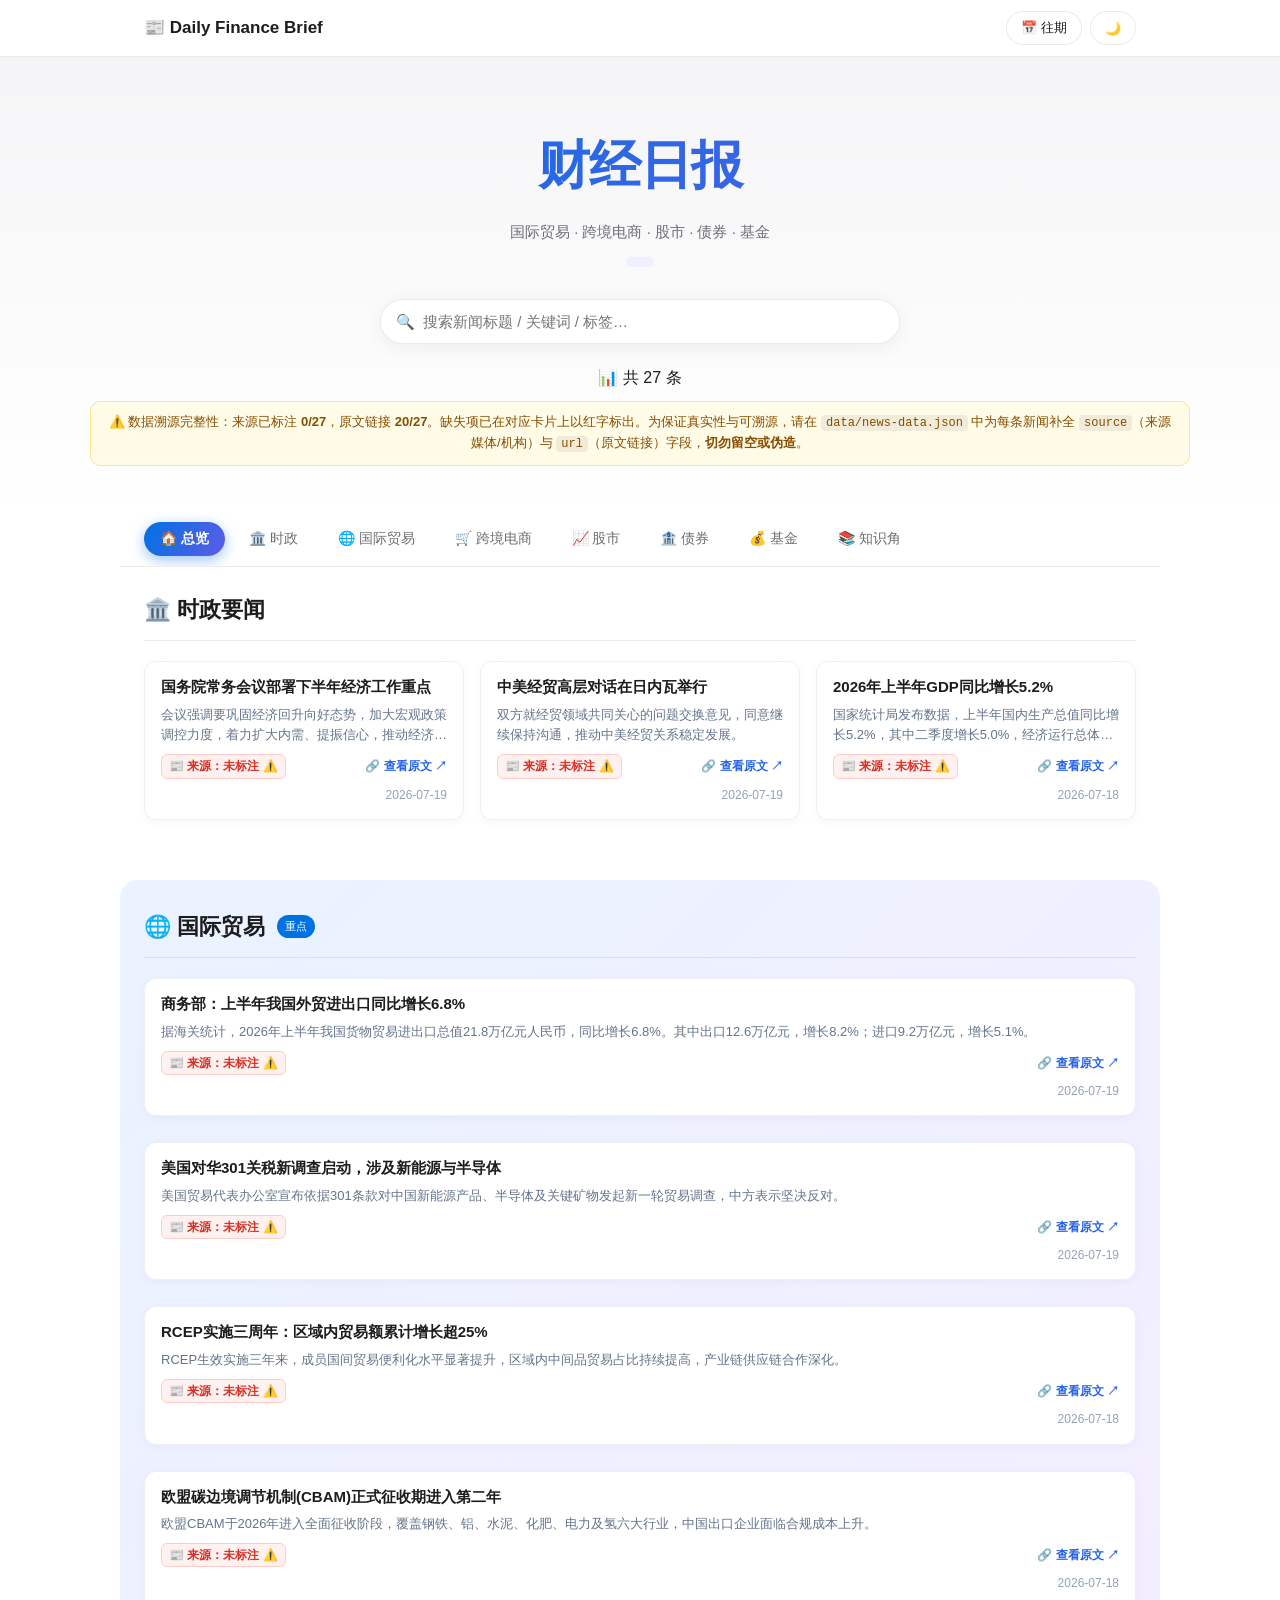
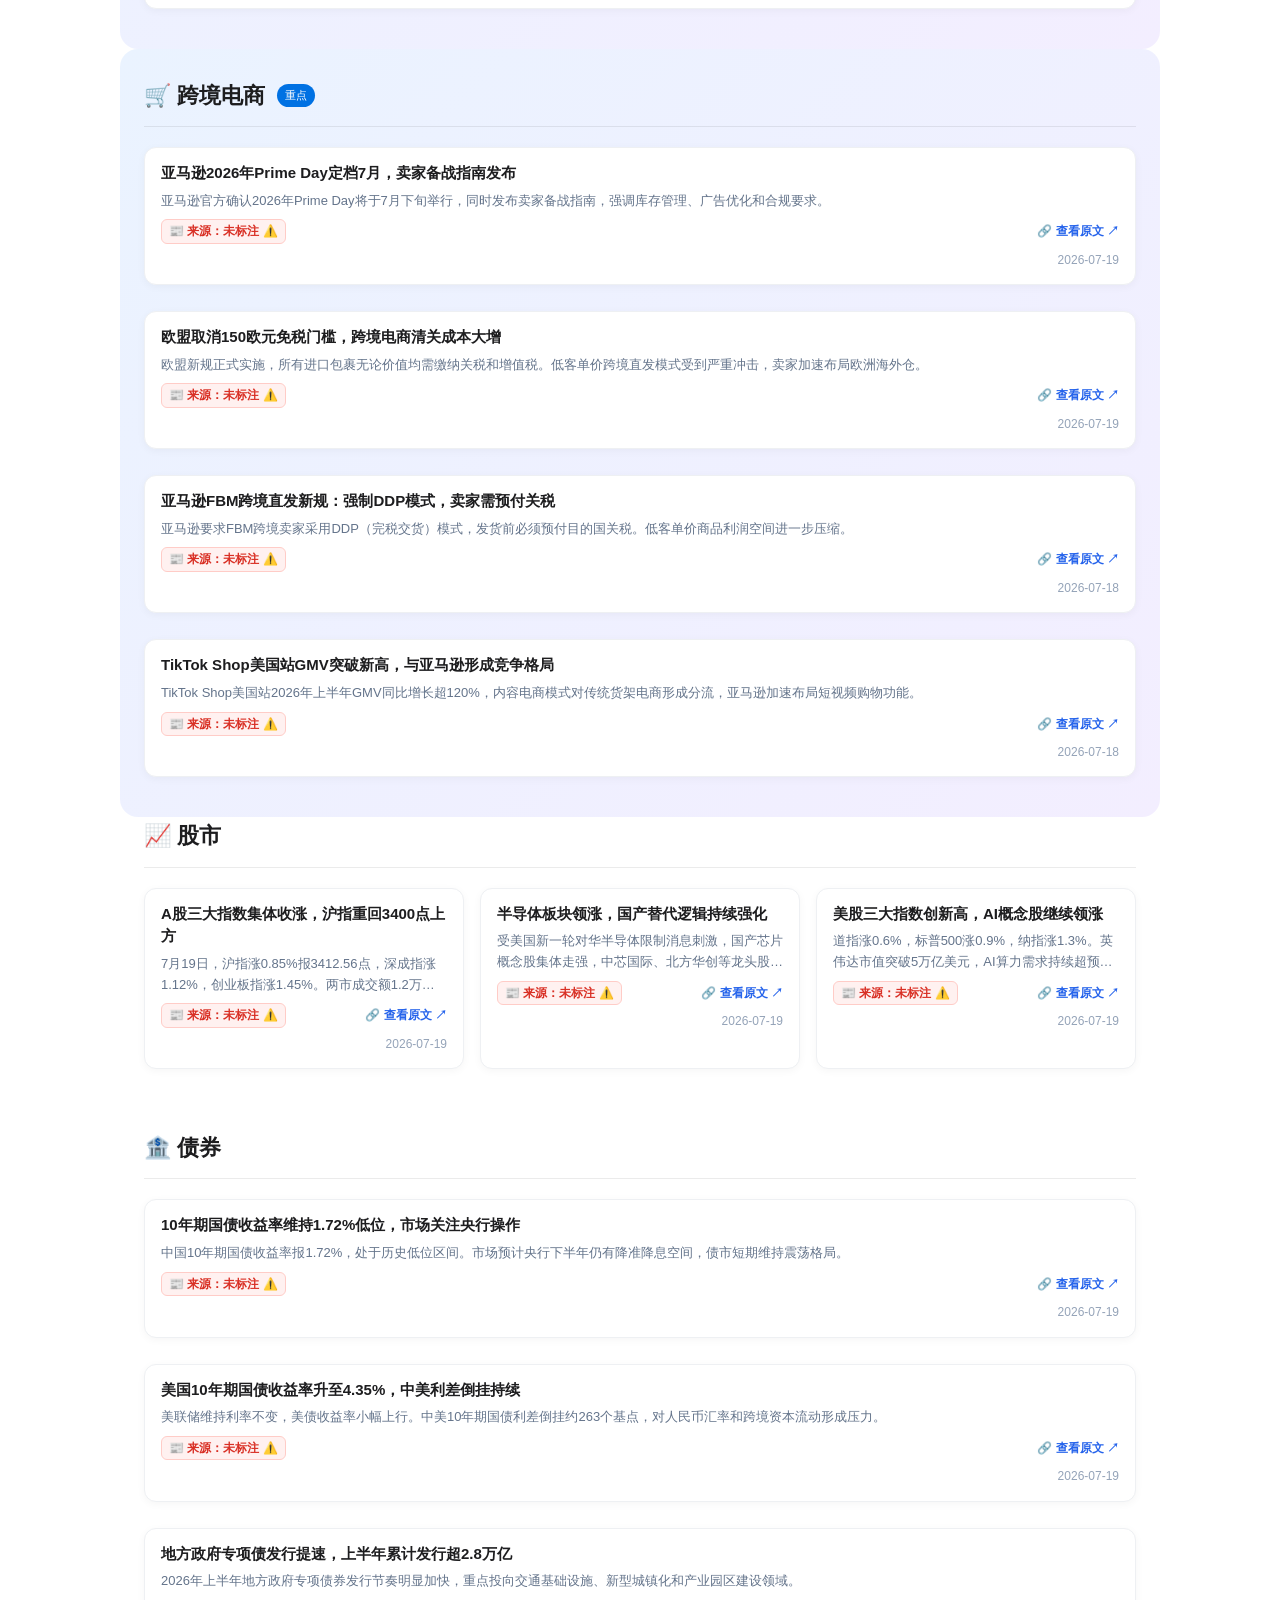
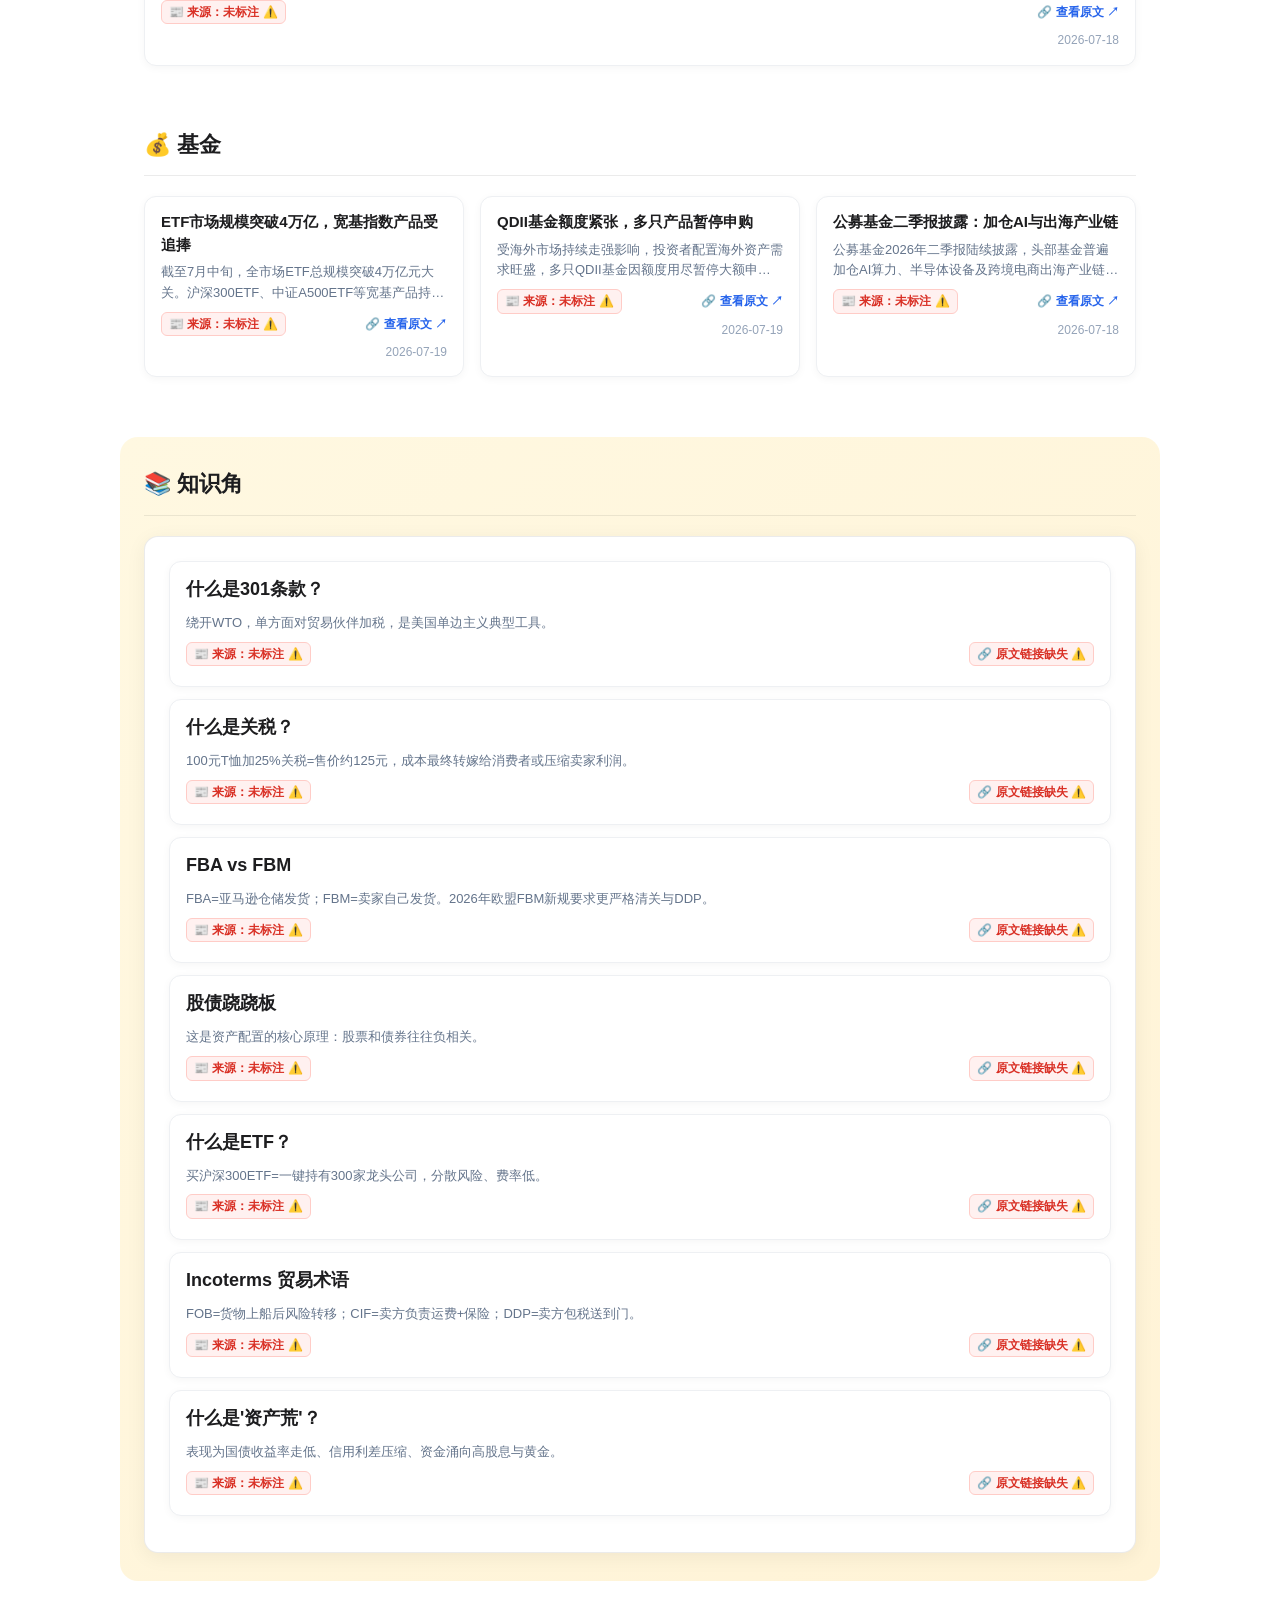
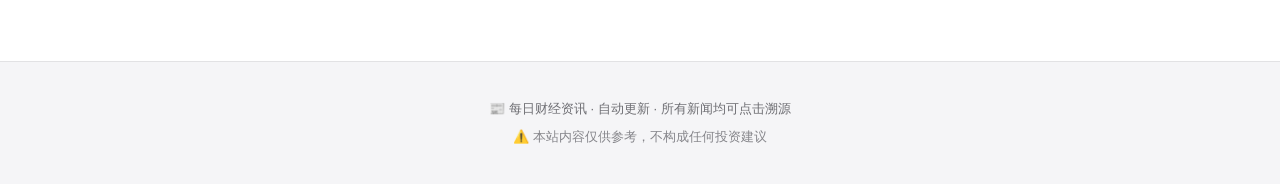
==== commit 8b66d80a: "Update index.html" ====
--- a/index.html
+++ b/index.html
@@ -72,6 +72,6 @@
   </div>
 </div>
 
-<script src="js/main.js?v=20250115"></script>
+<script src="js/main.js?v=20250720"></script>
 </body>
 </html>
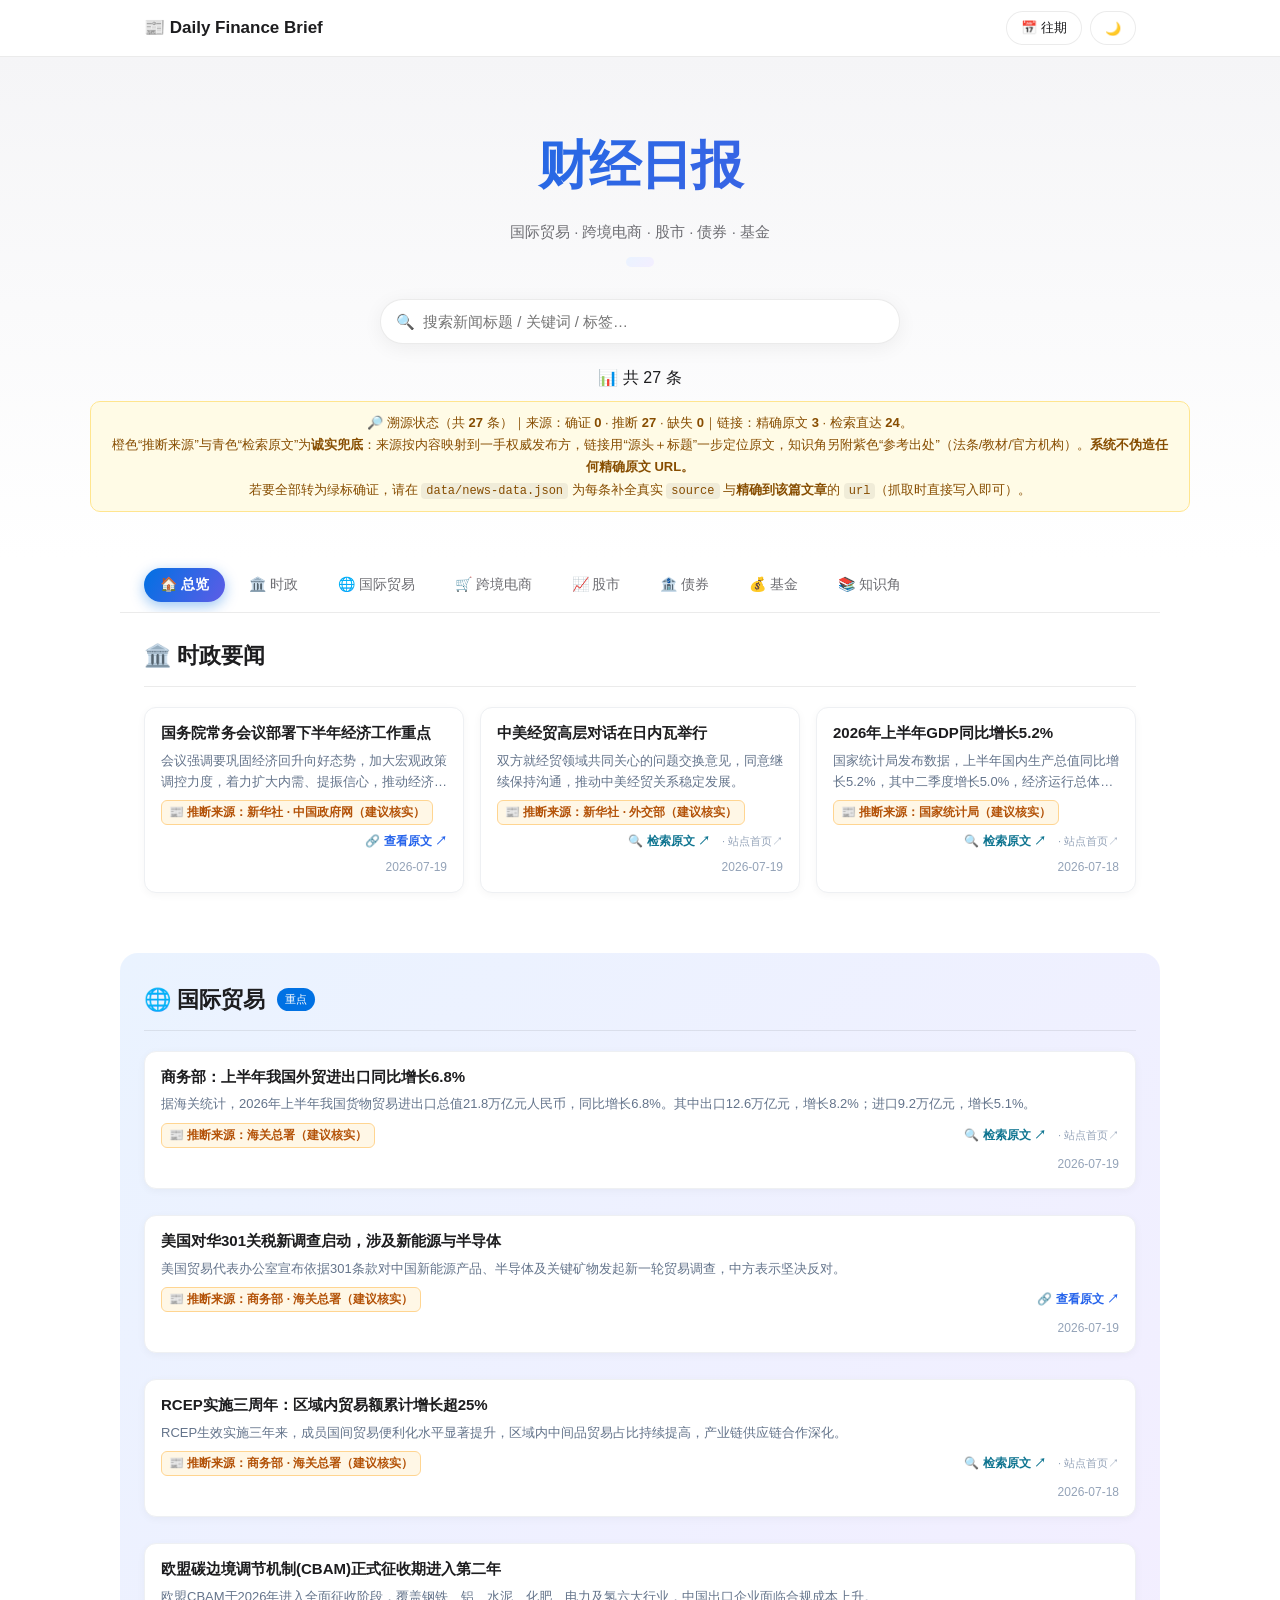
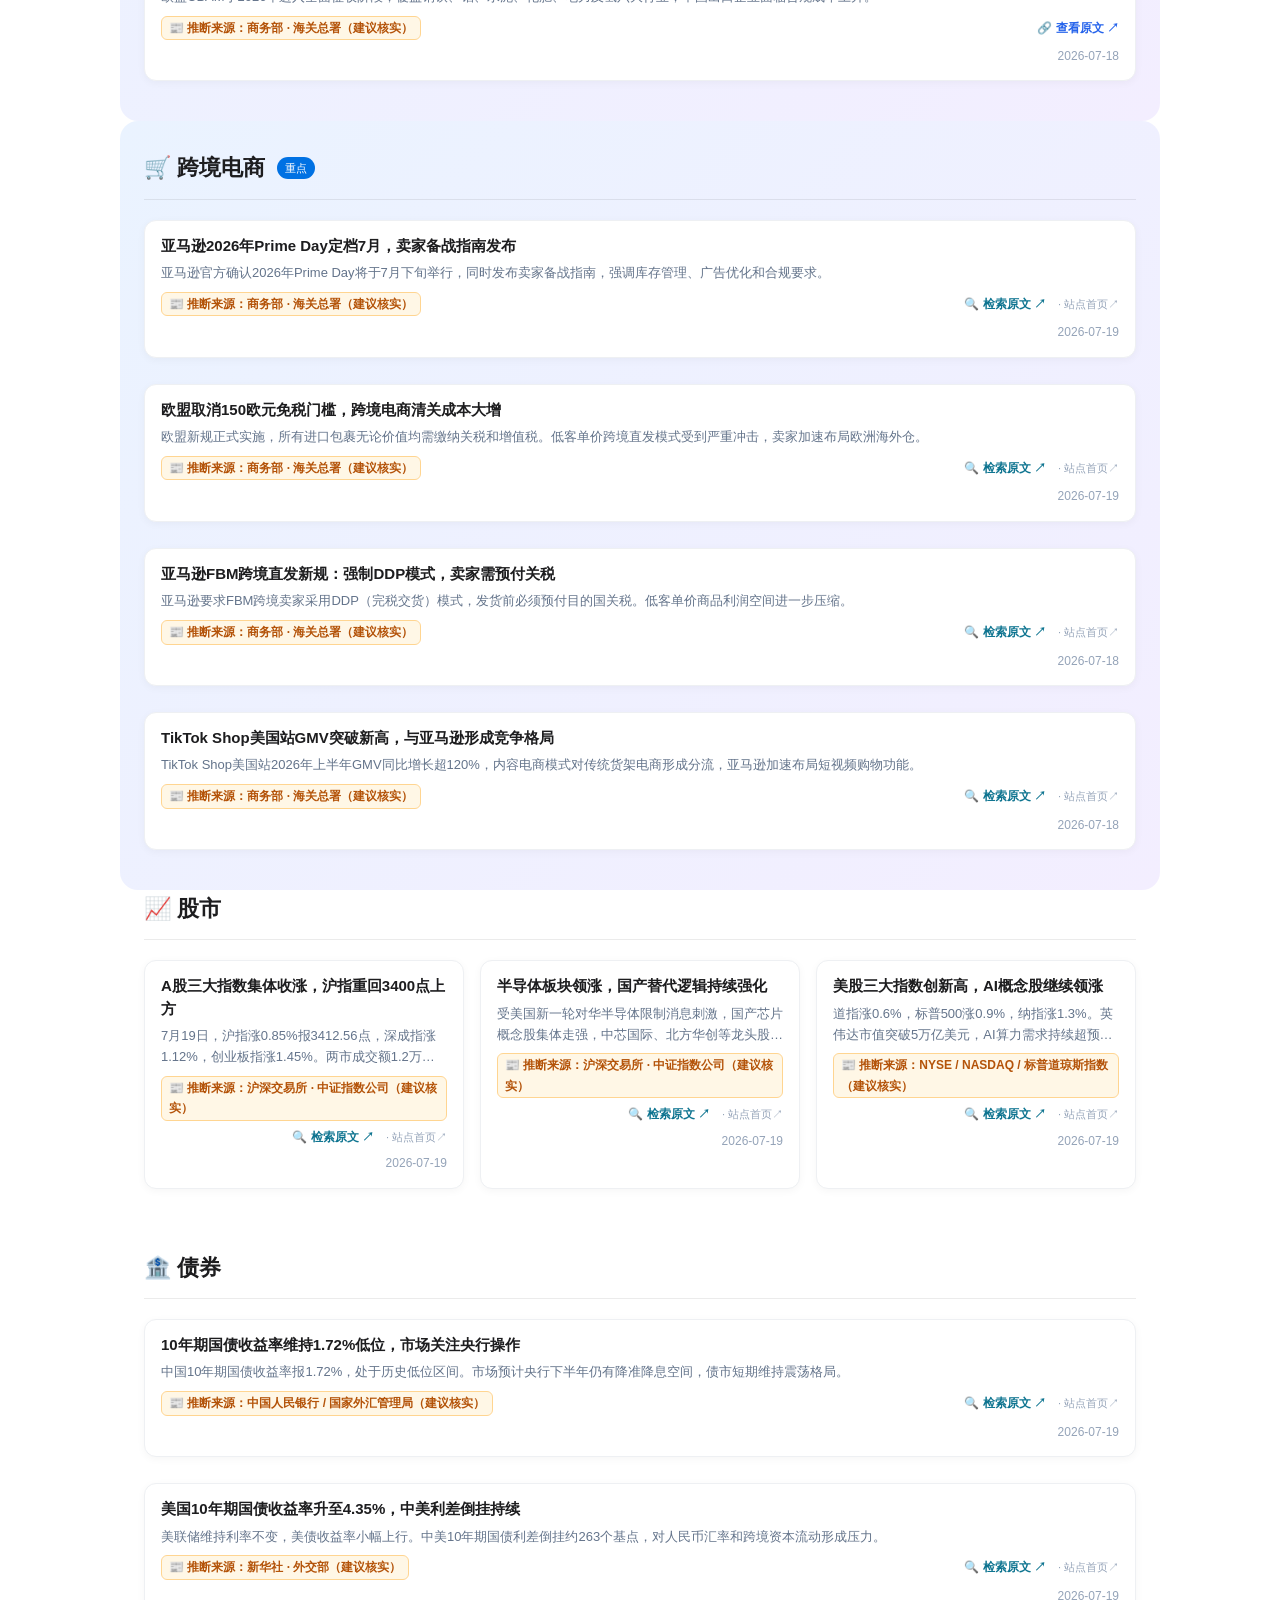
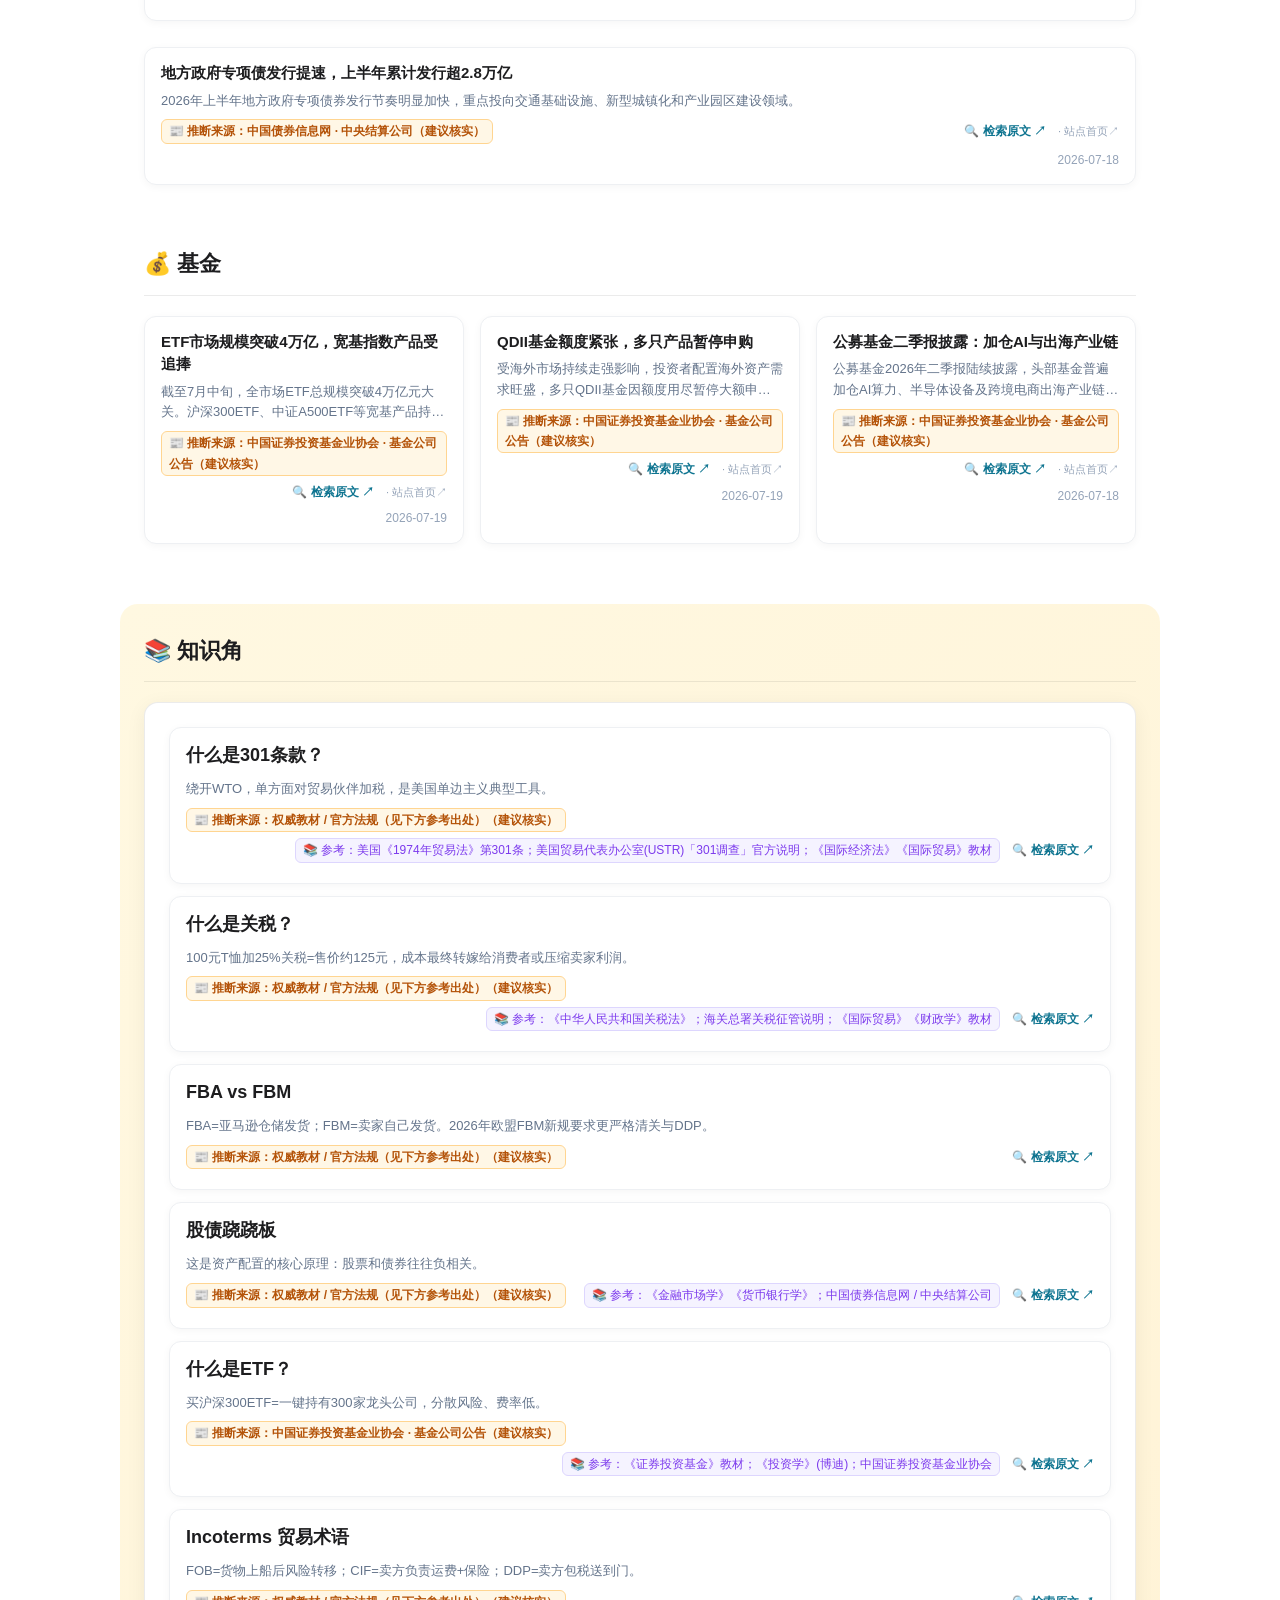
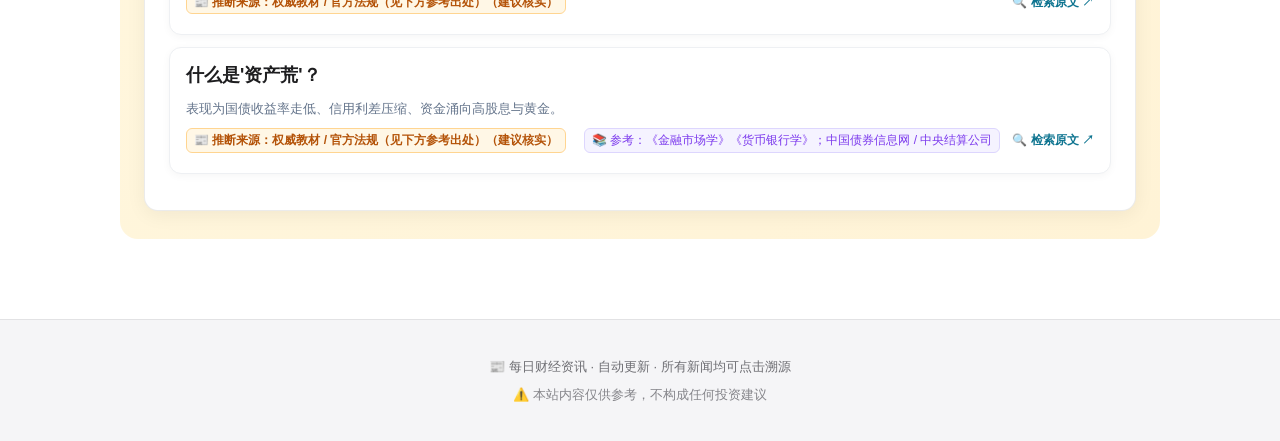
==== commit 514fba8a: "Update index.html" ====
--- a/index.html
+++ b/index.html
@@ -72,6 +72,6 @@
   </div>
 </div>
 
-<script src="js/main.js?v=20250720"></script>
+<script src="js/main.js?v=202507202144"></script>
 </body>
 </html>
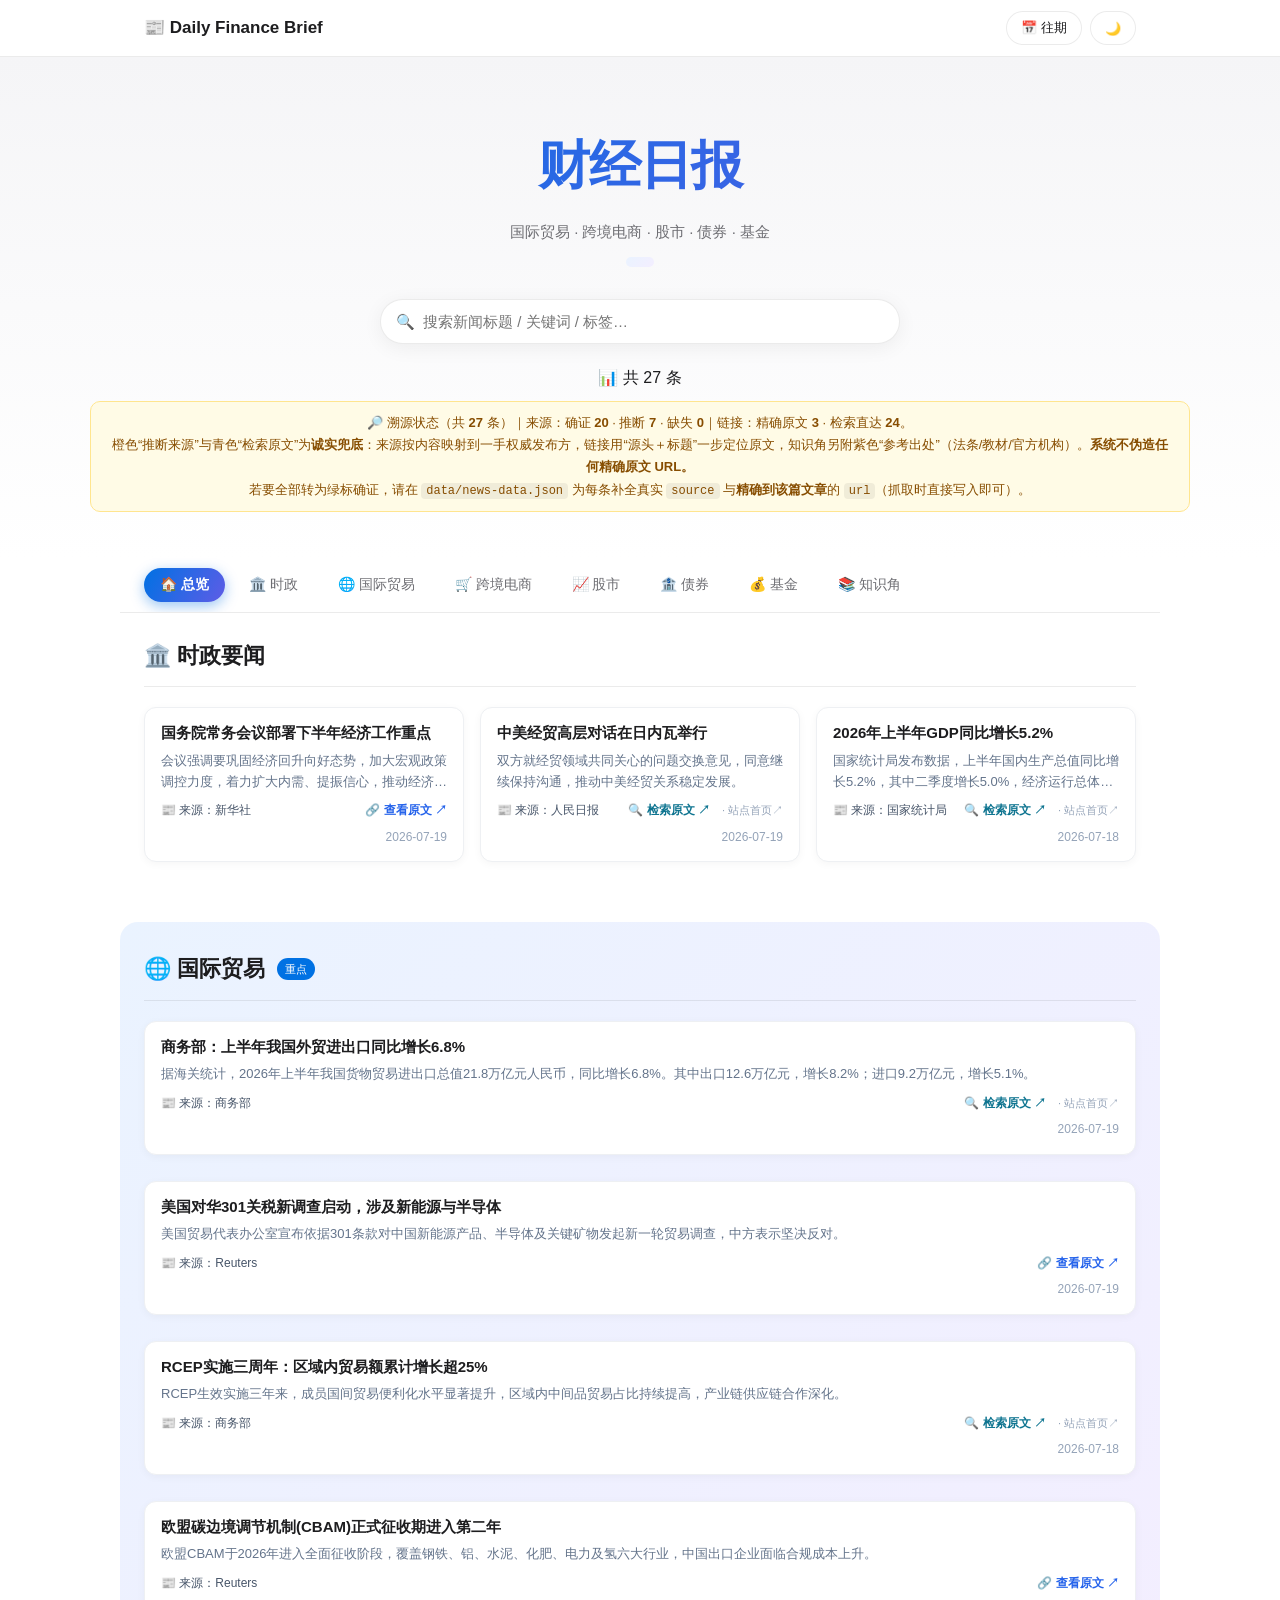
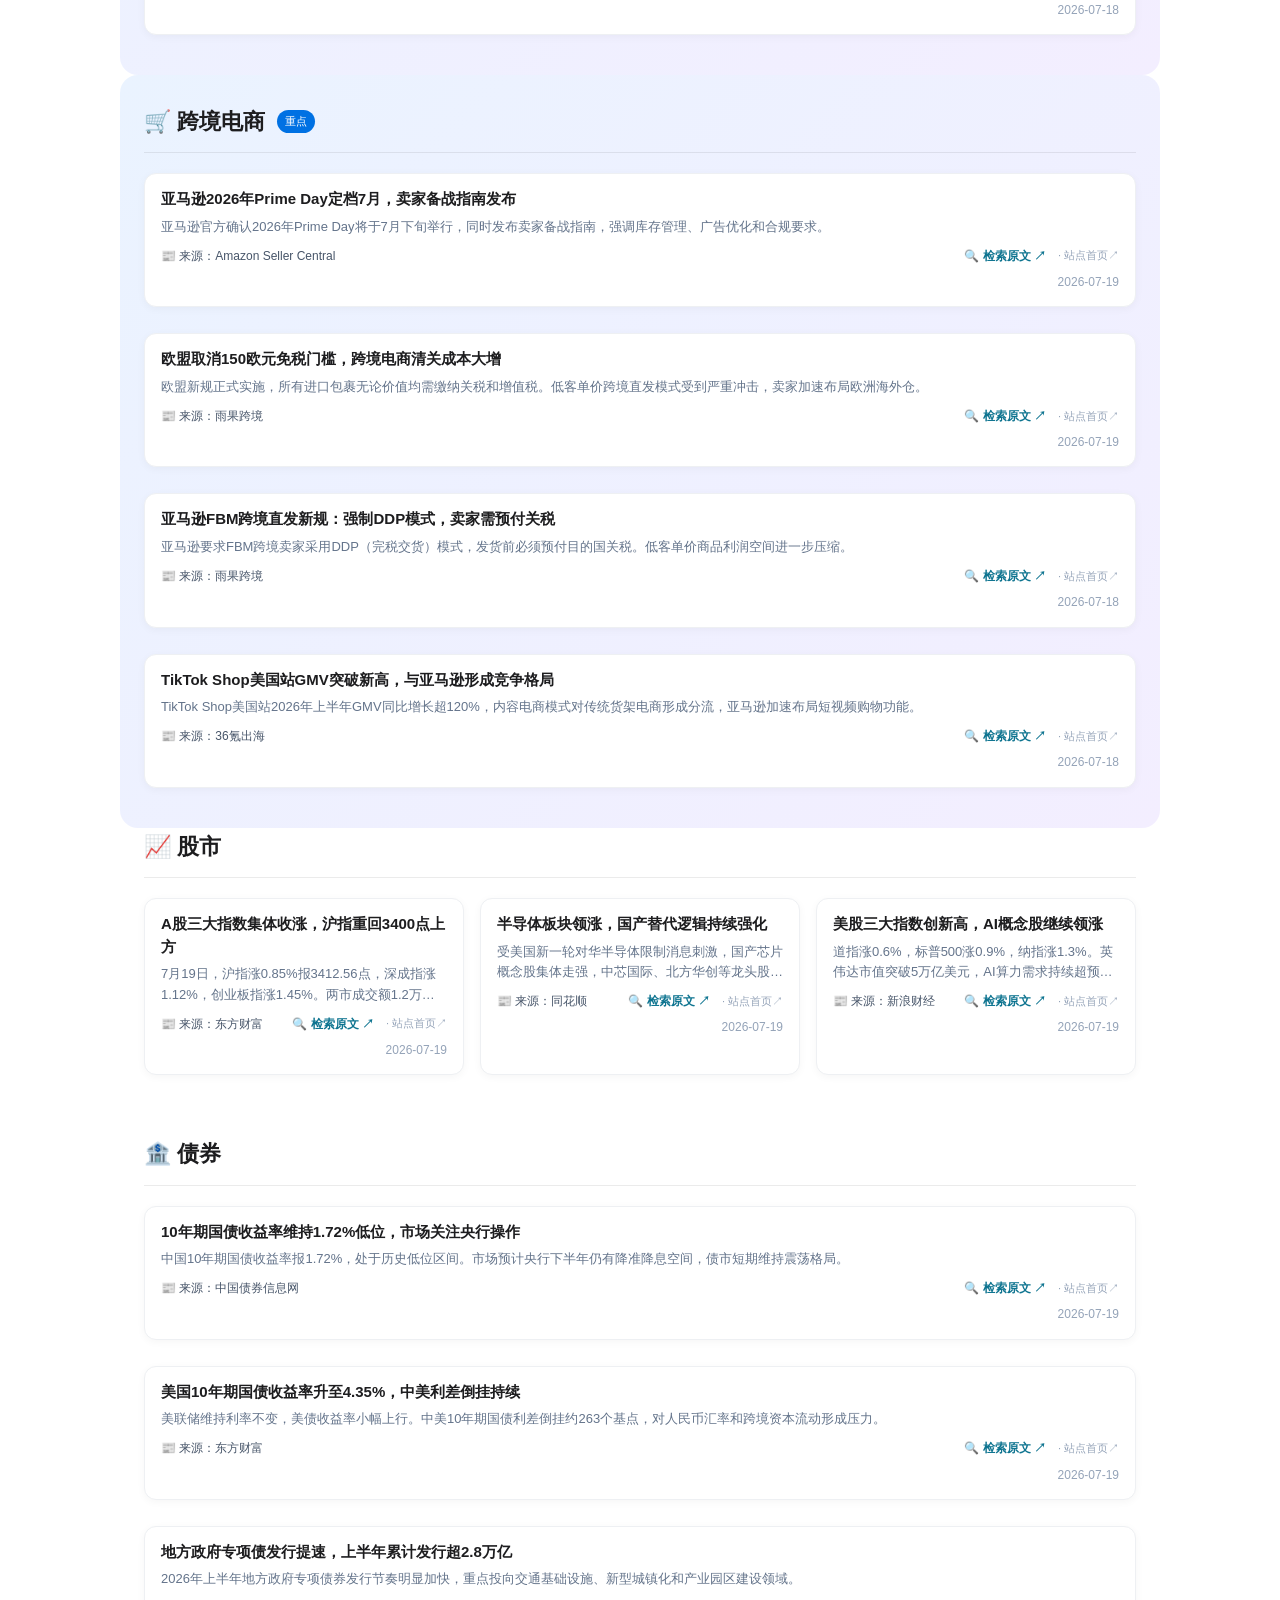
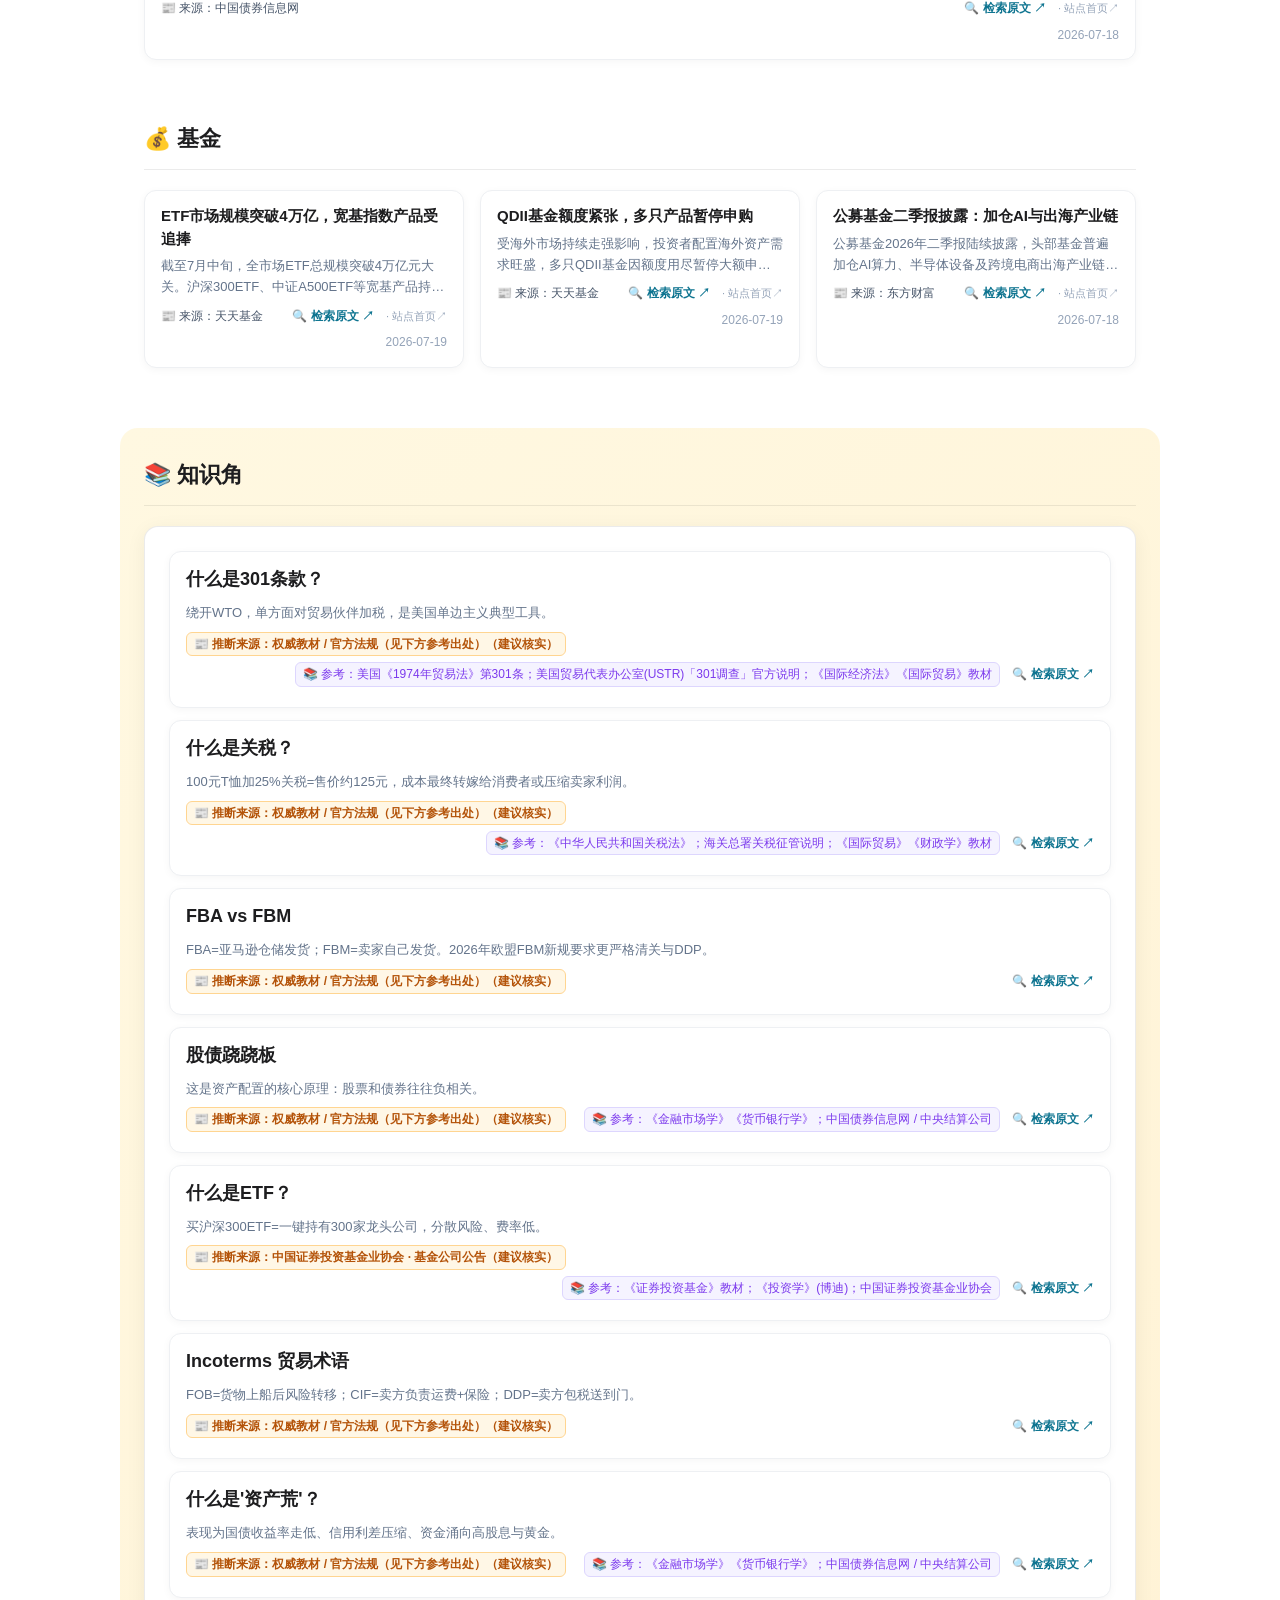
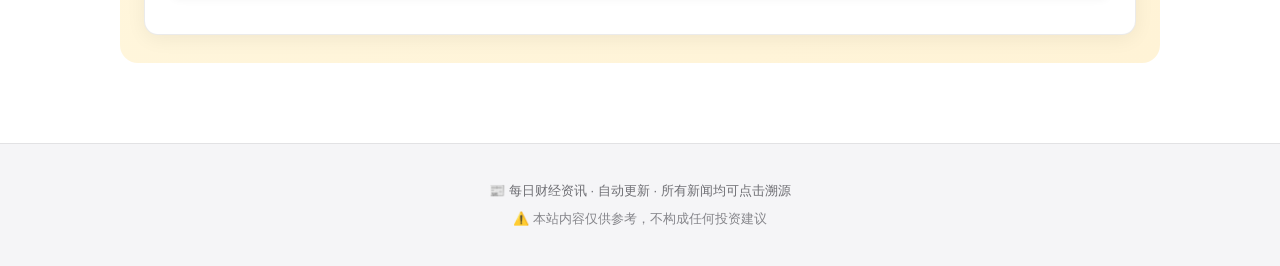
==== commit 12b186d6: "Update index.html" ====
--- a/index.html
+++ b/index.html
@@ -72,6 +72,6 @@
   </div>
 </div>
 
-<script src="js/main.js?v=202507202144"></script>
+<script src="js/main.js?v=202507231110"></script>
 </body>
 </html>
